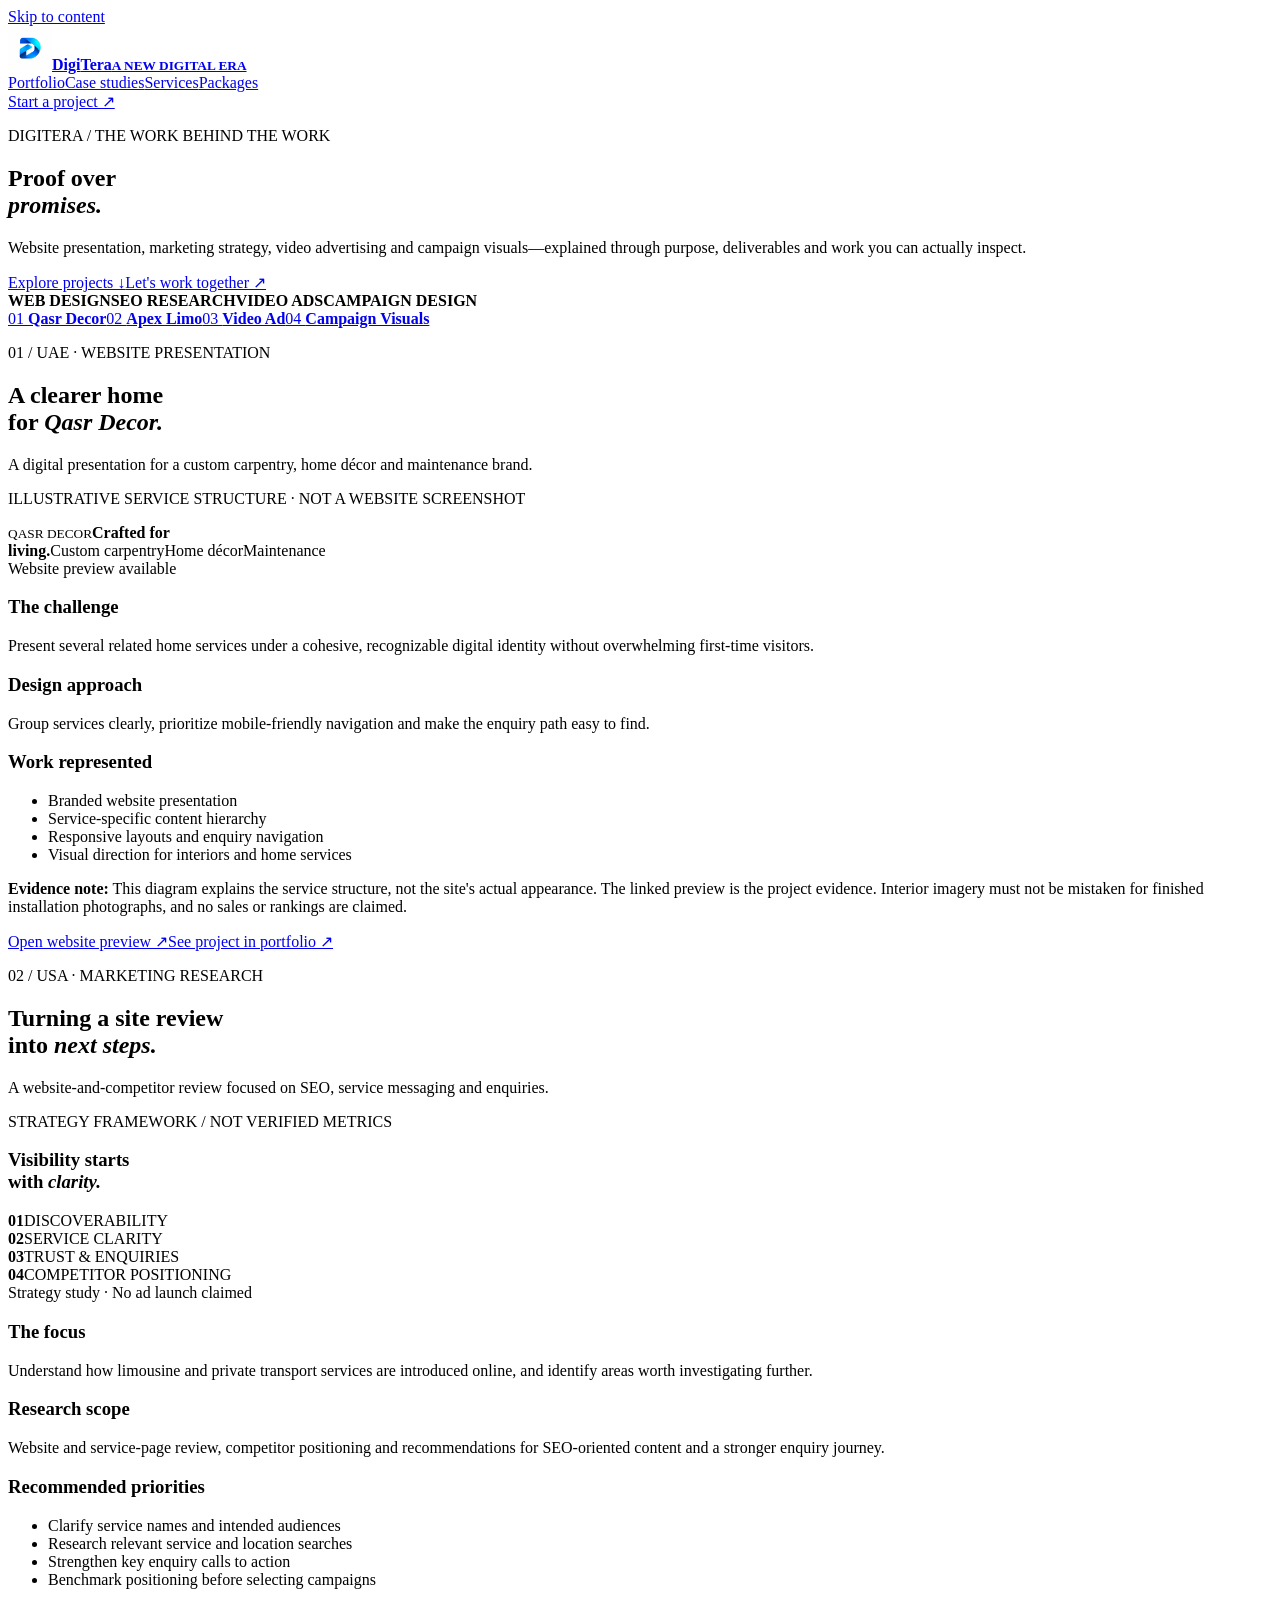
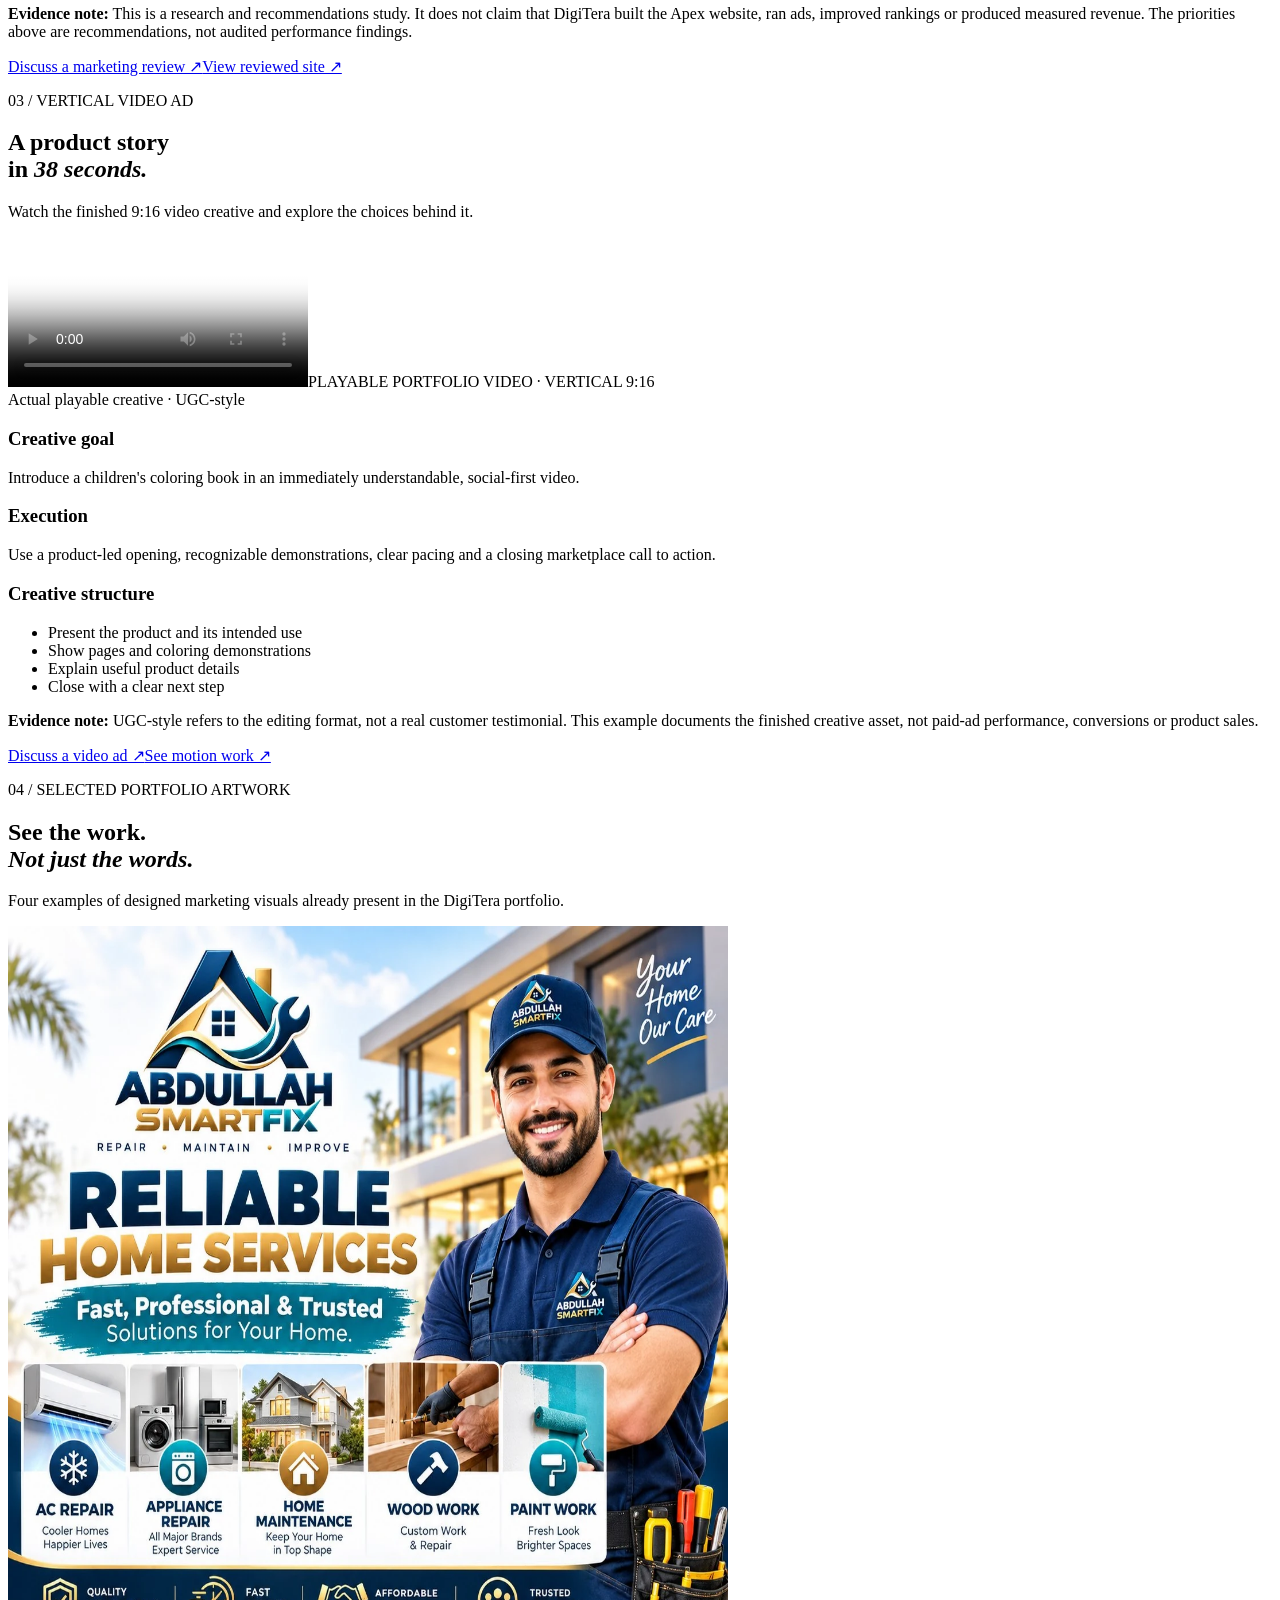
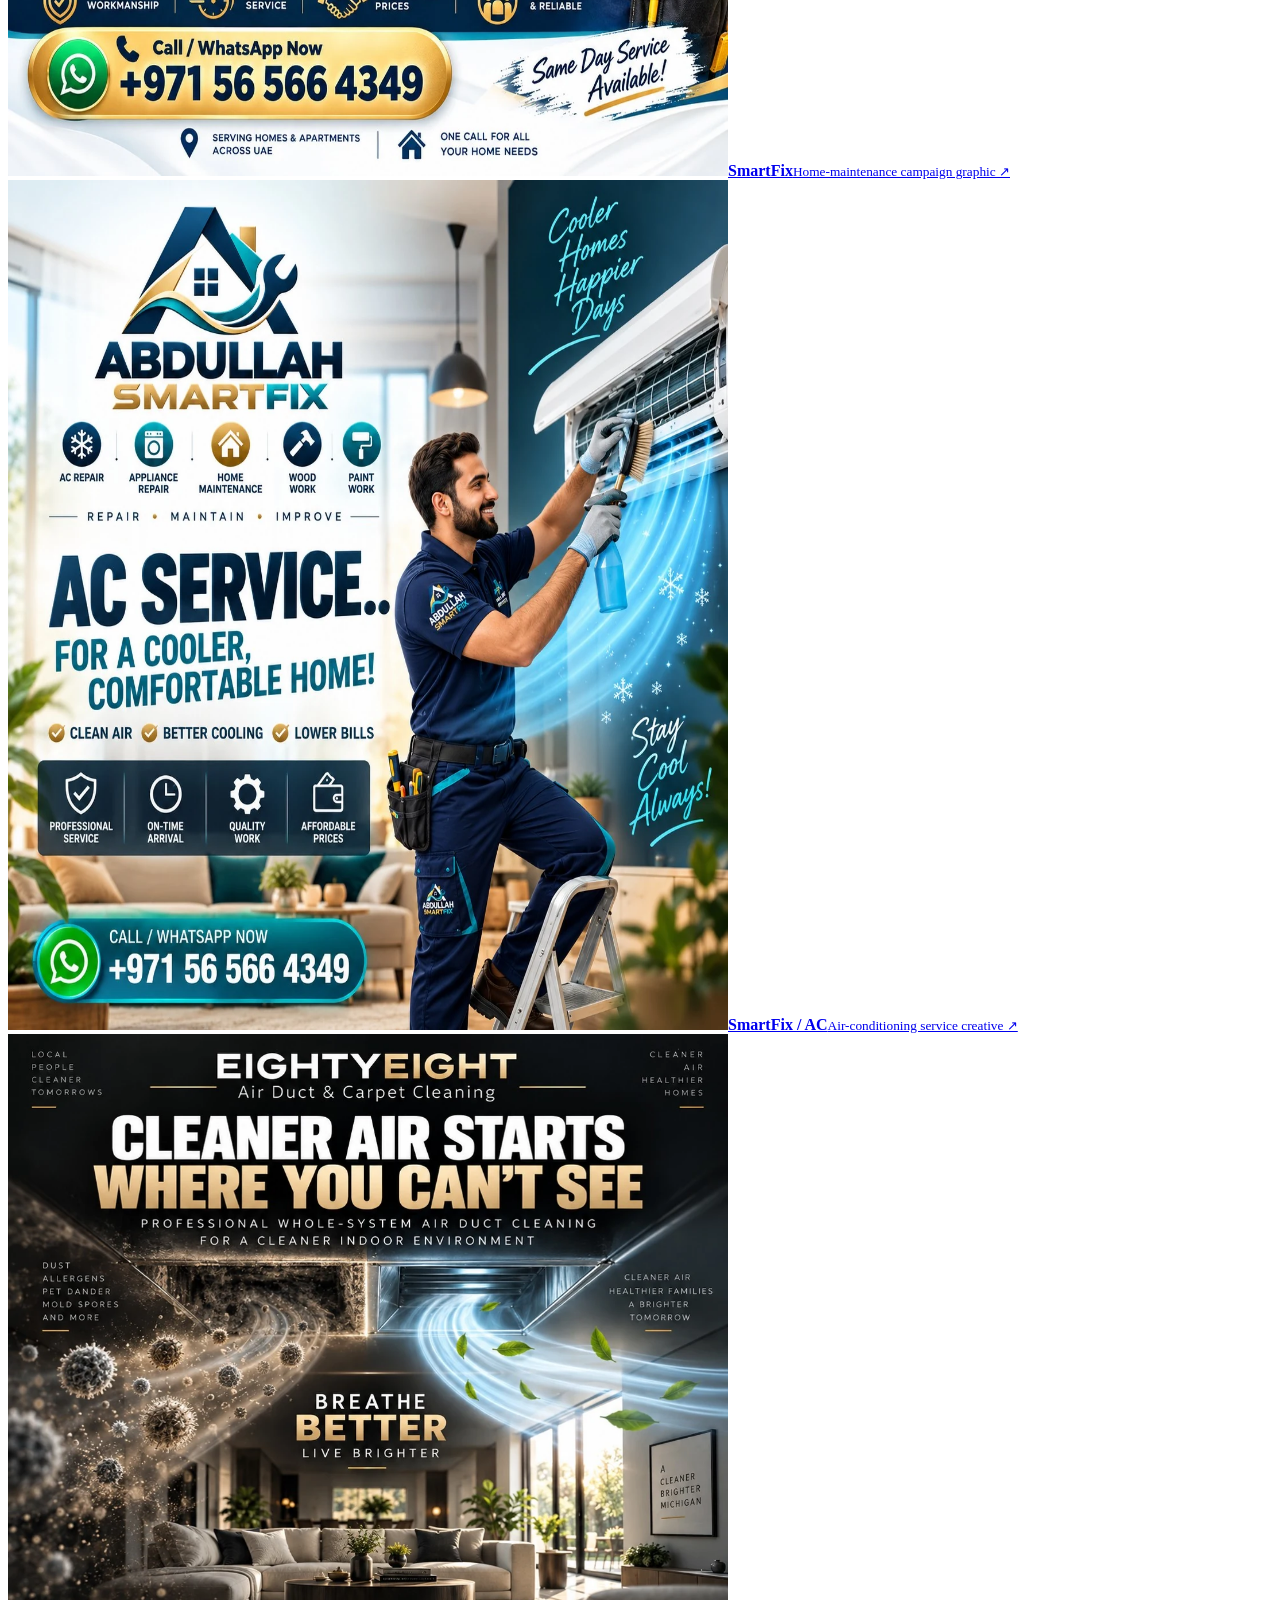
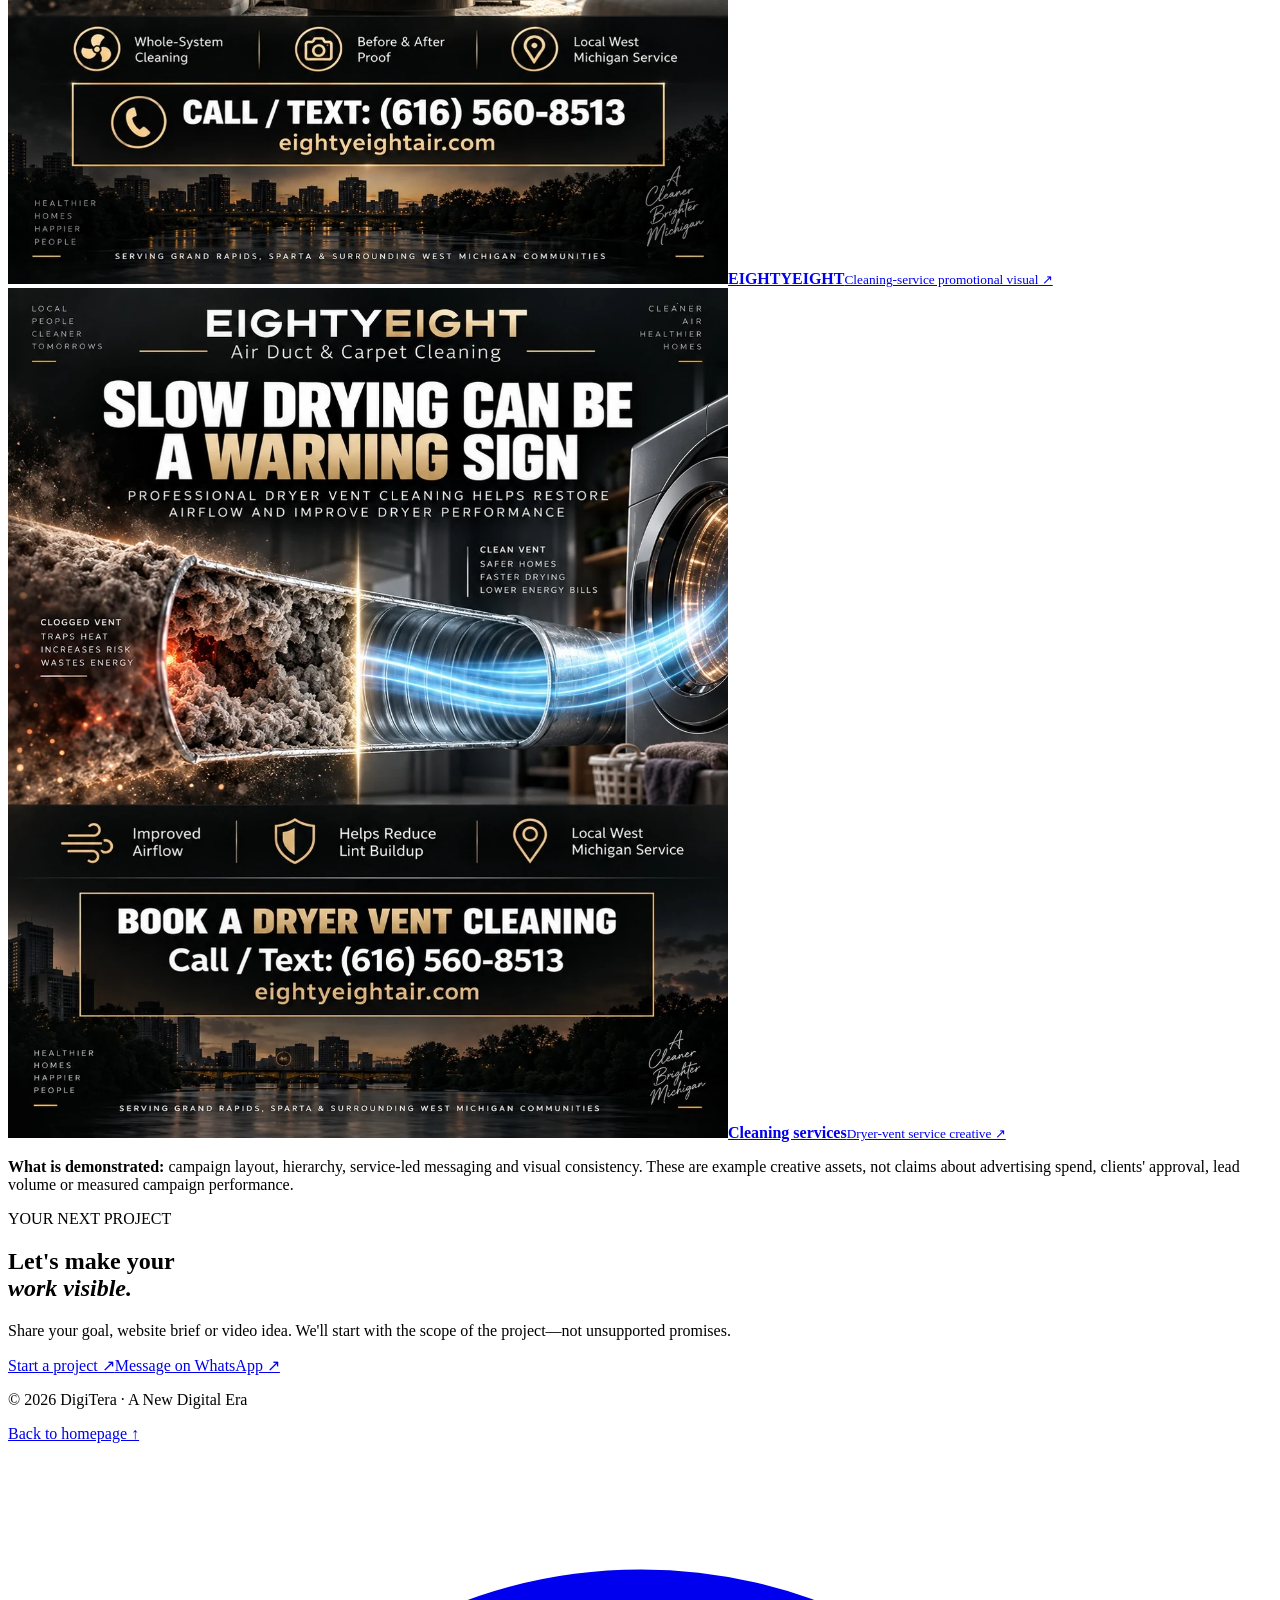
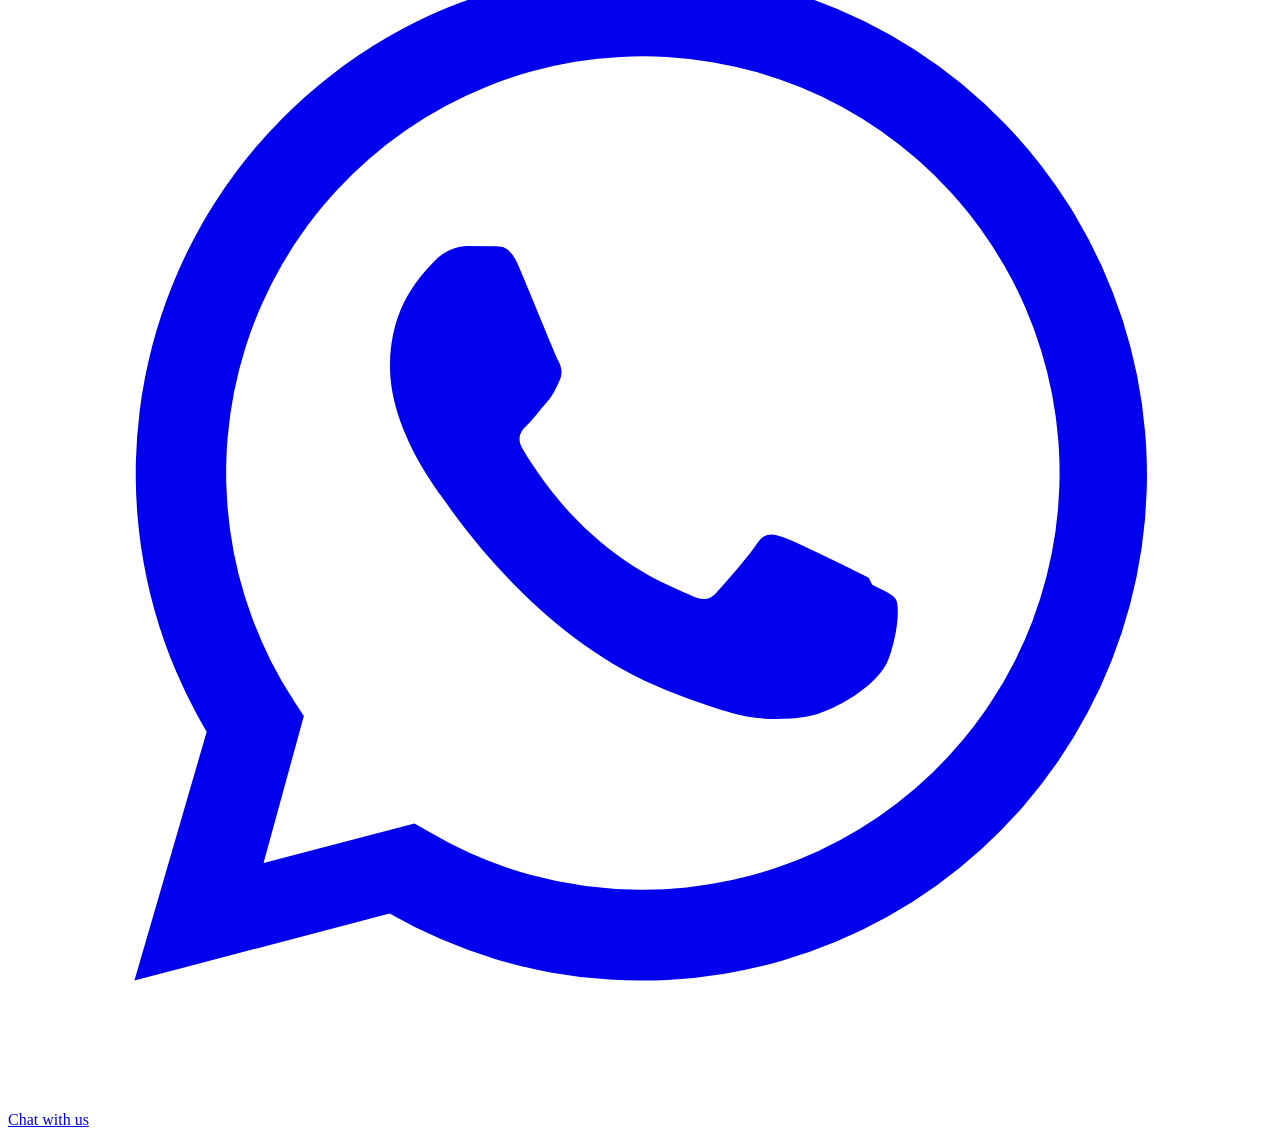
==== case-studies.html @ ecdc8f36 "Add detailed evidence-led project stories and inspectable campaign artwork" ====
<!doctype html><html lang="en"><head><meta charset="utf-8"><meta name="viewport" content="width=device-width, initial-scale=1"><meta name="theme-color" content="#071b37"><meta name="description" content="DigiTera case studies: website presentation, SEO research, a playable video advertisement and real campaign visuals, with clear project scope and no invented performance claims."><title>Case Studies & Project Stories | DigiTera</title><link rel="icon" href="assets/digitera-logo.webp" type="image/webp"><link rel="preconnect" href="https://fonts.googleapis.com"><link rel="preconnect" href="https://fonts.gstatic.com" crossorigin><link href="https://fonts.googleapis.com/css2?family=DM+Sans:wght@400;500;600;700;800&family=Manrope:wght@500;600;700;800&display=swap" rel="stylesheet"><link rel="stylesheet" href="case-studies.css"></head><body>
<a class="skip" href="#main">Skip to content</a>
<header class="topbar container"><a class="brand" href="index.html#home" aria-label="DigiTera home"><img src="assets/digitera-logo.webp" alt="" width="44" height="44"><strong>Digi<span>Tera</span><small>A NEW DIGITAL ERA</small></strong></a><nav aria-label="Site navigation"><a href="index.html#work">Portfolio</a><a aria-current="page" href="#main">Case studies</a><a href="index.html#services">Services</a><a href="index.html#packages">Packages</a></nav><a href="index.html#contact" class="top-cta">Start a project ↗</a></header>
<main id="main"><section class="hero container"><div><p class="eyebrow">DIGITERA / THE WORK BEHIND THE WORK</p><h1>Proof over<br><em>promises.</em></h1><p>Website presentation, marketing strategy, video advertising and campaign visuals—explained through purpose, deliverables and work you can actually inspect.</p><div class="case-links"><a href="#qasr" class="btn">Explore projects ↓</a><a href="index.html#contact" class="inline-link">Let's work together ↗</a></div></div><div class="hero-art" aria-label="Web presentation, SEO research, video advertising and campaign visuals"><b>WEB DESIGN</b><b>SEO RESEARCH</b><b>VIDEO ADS</b><b>CAMPAIGN DESIGN</b></div></section>
<nav class="jump-links container" aria-label="Case study shortcuts"><a href="#qasr">01 <strong>Qasr Decor</strong></a><a href="#apex">02 <strong>Apex Limo</strong></a><a href="#ugc">03 <strong>Video Ad</strong></a><a href="#campaigns">04 <strong>Campaign Visuals</strong></a></nav>
<section class="case container" id="qasr" aria-labelledby="qasr-title"><div class="case-head"><p class="eyebrow">01 / UAE · WEBSITE PRESENTATION</p><h2><span id="qasr-title">A clearer home</span><br>for <em>Qasr Decor.</em></h2><p>A digital presentation for a custom carpentry, home décor and maintenance brand.</p></div>
<div class="case-layout"><div class="concept-visual"><p class="visual-caption">ILLUSTRATIVE SERVICE STRUCTURE · NOT A WEBSITE SCREENSHOT</p><div class="fake-browser"><div class="browser-dots"><i></i><i></i><i></i></div><small>QASR DECOR</small><strong>Crafted for<br>living.</strong><span>Custom carpentry</span><span>Home décor</span><span>Maintenance</span></div></div>
<div class="case-copy"><span class="badge">Website preview available</span><h3>The challenge</h3><p>Present several related home services under a cohesive, recognizable digital identity without overwhelming first-time visitors.</p><h3>Design approach</h3><p>Group services clearly, prioritize mobile-friendly navigation and make the enquiry path easy to find.</p><h3>Work represented</h3><ul class="work-list"><li>Branded website presentation</li><li>Service-specific content hierarchy</li><li>Responsive layouts and enquiry navigation</li><li>Visual direction for interiors and home services</li></ul><p class="evidence"><strong>Evidence note:</strong> This diagram explains the service structure, not the site's actual appearance. The linked preview is the project evidence. Interior imagery must not be mistaken for finished installation photographs, and no sales or rankings are claimed.</p><div class="case-links"><a class="btn" href="https://qasr-carpentry-studio.intsamsahil4.chatgpt.site" target="_blank" rel="noopener noreferrer">Open website preview ↗</a><a class="inline-link" href="index.html#work">See project in portfolio ↗</a></div></div></div></section><section class="case case-alt" id="apex" aria-labelledby="apex-title"><div class="container"><div class="case-head"><p class="eyebrow">02 / USA · MARKETING RESEARCH</p><h2><span id='apex-title'>Turning a site review</span><br>into <em>next steps.</em></h2><p>A website-and-competitor review focused on SEO, service messaging and enquiries.</p></div>
<div class="case-layout reversed"><div class="audit-visual"><p class="visual-caption">STRATEGY FRAMEWORK / NOT VERIFIED METRICS</p><h3>Visibility starts<br>with <em>clarity.</em></h3><div class="audit-step"><b>01</b><span>DISCOVERABILITY</span></div><div class="audit-step"><b>02</b><span>SERVICE CLARITY</span></div><div class="audit-step"><b>03</b><span>TRUST & ENQUIRIES</span></div><div class="audit-step"><b>04</b><span>COMPETITOR POSITIONING</span></div></div>
<div class="case-copy"><span class="badge">Strategy study · No ad launch claimed</span><h3>The focus</h3><p>Understand how limousine and private transport services are introduced online, and identify areas worth investigating further.</p><h3>Research scope</h3><p>Website and service-page review, competitor positioning and recommendations for SEO-oriented content and a stronger enquiry journey.</p><h3>Recommended priorities</h3><ul class="work-list"><li>Clarify service names and intended audiences</li><li>Research relevant service and location searches</li><li>Strengthen key enquiry calls to action</li><li>Benchmark positioning before selecting campaigns</li></ul><p class="evidence"><strong>Evidence note:</strong> This is a research and recommendations study. It does not claim that DigiTera built the Apex website, ran ads, improved rankings or produced measured revenue. The priorities above are recommendations, not audited performance findings.</p><div class="case-links"><a class="btn" href="index.html#contact">Discuss a marketing review ↗</a><a class="inline-link" href="https://www.apexlimosf.com" target="_blank" rel="noopener noreferrer">View reviewed site ↗</a></div></div></div></div></section><section class="case container" id="ugc" aria-labelledby="ugc-title"><div class="case-head"><p class="eyebrow">03 / VERTICAL VIDEO AD</p><h2><span id='ugc-title'>A product story</span><br>in <em>38 seconds.</em></h2><p>Watch the finished 9:16 video creative and explore the choices behind it.</p></div>
<div class="case-layout"><div class="video-sample"><video controls playsinline preload="metadata" poster="https://d2ol7oe51mr4n9.cloudfront.net/user_3KGAZytFFncrg3eegwBqBr5PhzN/00d77171-e584-4837-a918-0cec927ec1ee.jpg" aria-label="Coloring book video advertisement, 38 seconds"><source src="https://d2ol7oe51mr4n9.cloudfront.net/user_3KGAZytFFncrg3eegwBqBr5PhzN/25b60dbd-ea0d-4d81-b77c-1ab211e654f2.mp4" type="video/mp4">Your browser cannot play this video.</video><span>PLAYABLE PORTFOLIO VIDEO · VERTICAL 9:16</span></div>
<div class="case-copy"><span class="badge">Actual playable creative · UGC-style</span><h3>Creative goal</h3><p>Introduce a children's coloring book in an immediately understandable, social-first video.</p><h3>Execution</h3><p>Use a product-led opening, recognizable demonstrations, clear pacing and a closing marketplace call to action.</p><h3>Creative structure</h3><ul class="work-list"><li>Present the product and its intended use</li><li>Show pages and coloring demonstrations</li><li>Explain useful product details</li><li>Close with a clear next step</li></ul><p class="evidence"><strong>Evidence note:</strong> UGC-style refers to the editing format, not a real customer testimonial. This example documents the finished creative asset, not paid-ad performance, conversions or product sales.</p><div class="case-links"><a class="btn" href="index.html#contact">Discuss a video ad ↗</a><a class="inline-link" href="index.html#motion">See motion work ↗</a></div></div></div></section><section class="case case-alt" id="campaigns" aria-labelledby="campaigns-title"><div class="container"><div class="case-head"><p class="eyebrow">04 / SELECTED PORTFOLIO ARTWORK</p><h2><span id='campaigns-title'>See the work.</span><br><em>Not just the words.</em></h2><p>Four examples of designed marketing visuals already present in the DigiTera portfolio.</p></div>
<div class="asset-gallery"><a class="asset-tile" href="assets/smartfix.webp" target="_blank" rel="noopener noreferrer" aria-label="Open SmartFix artwork full size"><img src="assets/smartfix.webp" loading="lazy" alt="SmartFix promotional creative" width="720" height="850"><span><strong>SmartFix</strong><small>Home-maintenance campaign graphic ↗</small></span></a><a class="asset-tile" href="assets/smart-ac.webp" target="_blank" rel="noopener noreferrer" aria-label="Open SmartFix / AC artwork full size"><img src="assets/smart-ac.webp" loading="lazy" alt="SmartFix AC maintenance promotional artwork" width="720" height="850"><span><strong>SmartFix / AC</strong><small>Air-conditioning service creative ↗</small></span></a><a class="asset-tile" href="assets/clean-air.webp" target="_blank" rel="noopener noreferrer" aria-label="Open EIGHTYEIGHT artwork full size"><img src="assets/clean-air.webp" loading="lazy" alt="Air-duct cleaning promo artwork" width="720" height="850"><span><strong>EIGHTYEIGHT</strong><small>Cleaning-service promotional visual ↗</small></span></a><a class="asset-tile" href="assets/clean-dryer.webp" target="_blank" rel="noopener noreferrer" aria-label="Open Cleaning services artwork full size"><img src="assets/clean-dryer.webp" loading="lazy" alt="Dryer-vent cleaning advertising design" width="720" height="850"><span><strong>Cleaning services</strong><small>Dryer-vent service creative ↗</small></span></a></div>
<p class="campaign-note"><strong>What is demonstrated:</strong> campaign layout, hierarchy, service-led messaging and visual consistency. These are example creative assets, not claims about advertising spend, clients' approval, lead volume or measured campaign performance.</p></div></section>
<section class="end-cta container" aria-labelledby="last-title"><p class="eyebrow">YOUR NEXT PROJECT</p><h2 id="last-title">Let's make your<br><em>work visible.</em></h2><p>Share your goal, website brief or video idea. We'll start with the scope of the project—not unsupported promises.</p><div class="case-links"><a class="btn" href="index.html#contact">Start a project ↗</a><a class="inline-link" href="https://wa.me/923191520187?text=Hi%20DigiTera%21%20I%27d%20like%20to%20discuss%20a%20project." target="_blank" rel="noopener noreferrer">Message on WhatsApp ↗</a></div></section></main>
<footer class="footer container"><p>© <span id="year">2026</span> DigiTera · A New Digital Era</p><a href="index.html">Back to homepage ↑</a></footer>
<a class="wa-float" href="https://wa.me/923191520187?text=Hi%20DigiTera%21%20I%27d%20like%20to%20discuss%20a%20project." target="_blank" rel="noopener noreferrer" aria-label="Chat with us on WhatsApp"><svg viewBox="0 0 32 32" fill="currentColor" aria-hidden="true" focusable="false"><path d="M16.02 3.2A12.77 12.77 0 0 0 5.03 22.5L3.2 28.8l6.46-1.7A12.8 12.8 0 1 0 16.02 3.2Zm0 23.3a10.5 10.5 0 0 1-5.35-1.46l-.38-.22-3.82 1 1.02-3.72-.25-.38a10.55 10.55 0 1 1 8.78 4.78Zm5.77-7.9c-.31-.16-1.84-.91-2.13-1.01-.29-.11-.5-.16-.71.16-.21.32-.82 1.01-1 1.21-.19.21-.37.24-.68.08-.31-.16-1.32-.48-2.51-1.56-.92-.82-1.55-1.83-1.73-2.14-.18-.31-.02-.48.14-.63.14-.14.31-.37.47-.55.16-.18.21-.31.31-.52.11-.21.06-.4-.03-.56-.08-.16-.71-1.71-.98-2.34-.25-.61-.5-.52-.71-.53l-.6-.01c-.21 0-.56.08-.85.4-.29.32-1.11 1.09-1.11 2.65s1.14 3.06 1.29 3.27c.16.21 2.24 3.43 5.43 4.81.76.33 1.35.52 1.81.66.76.24 1.45.21 2 .13.61-.09 1.84-.75 2.1-1.48.26-.73.26-1.36.18-1.49-.08-.13-.29-.21-.6-.37Z"/></svg><span>Chat with us</span></a>
<script>document.getElementById('year').textContent=new Date().getFullYear();</script></body></html>
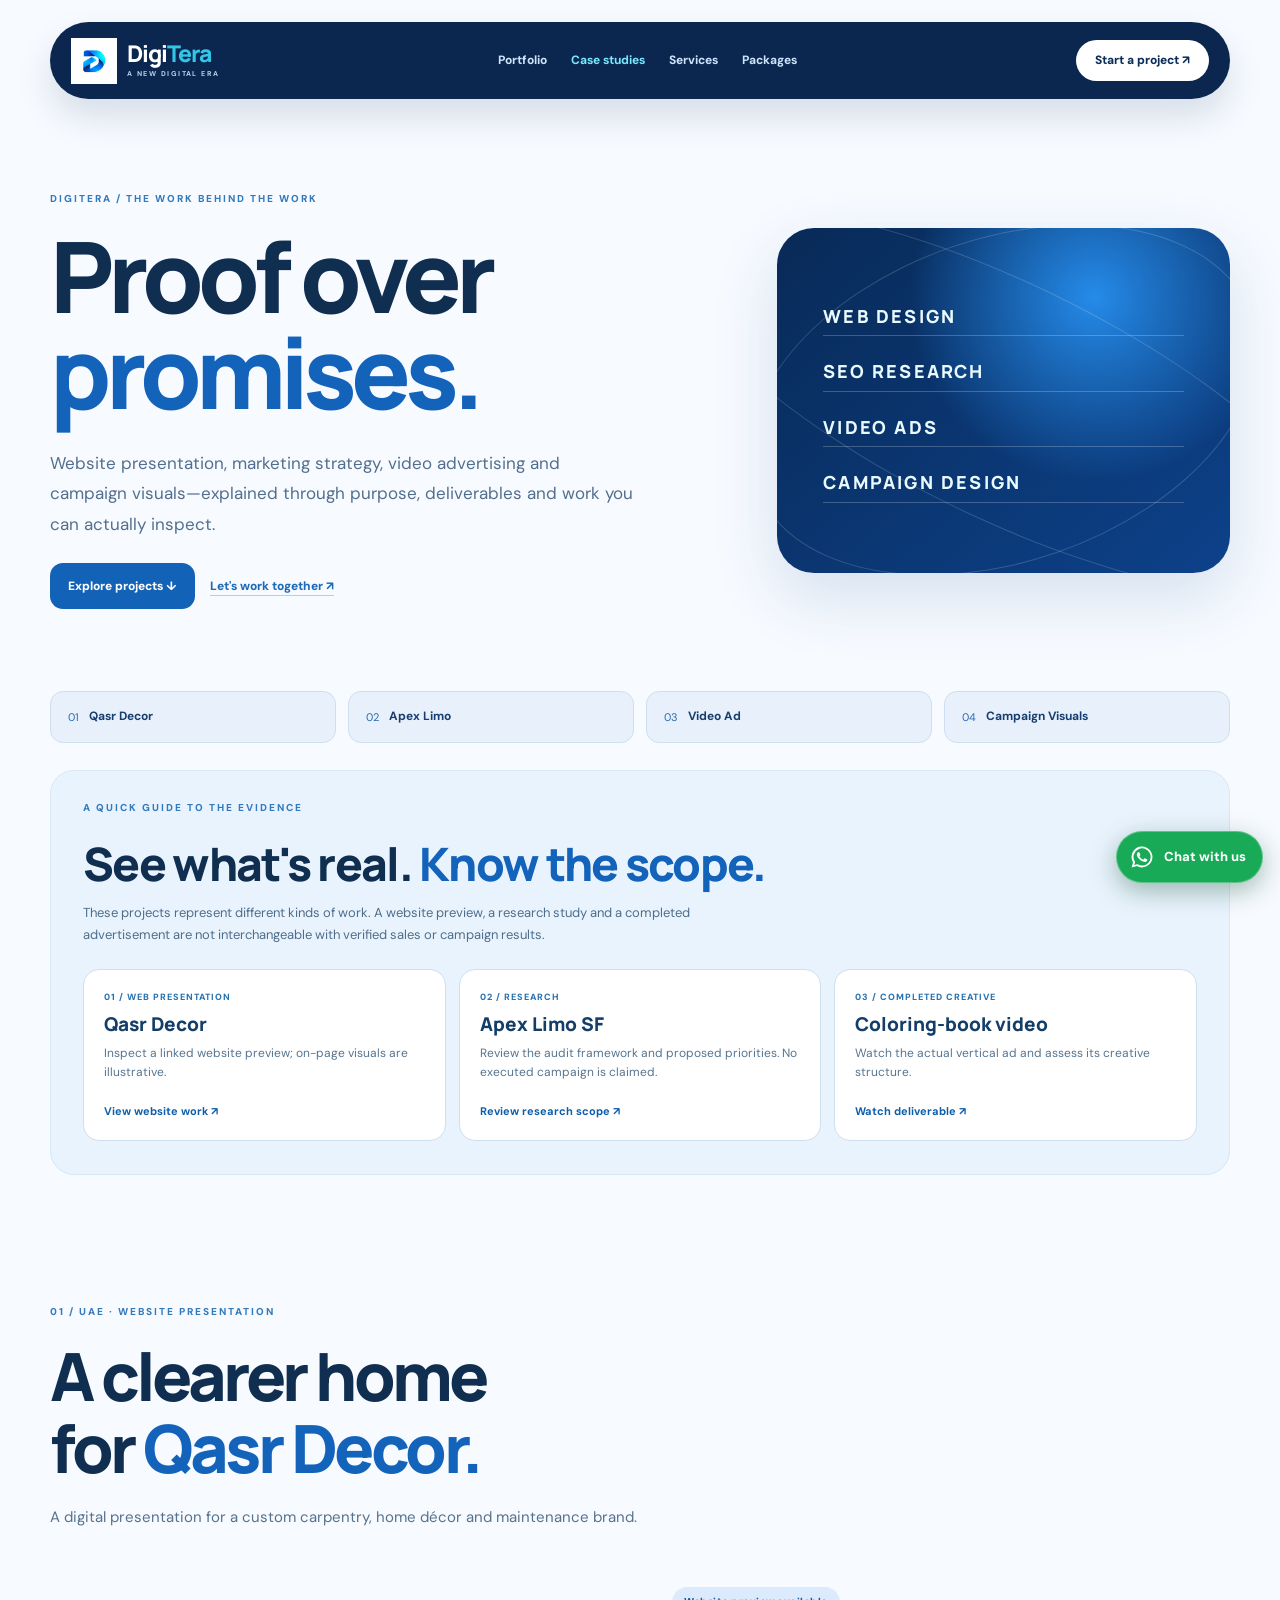
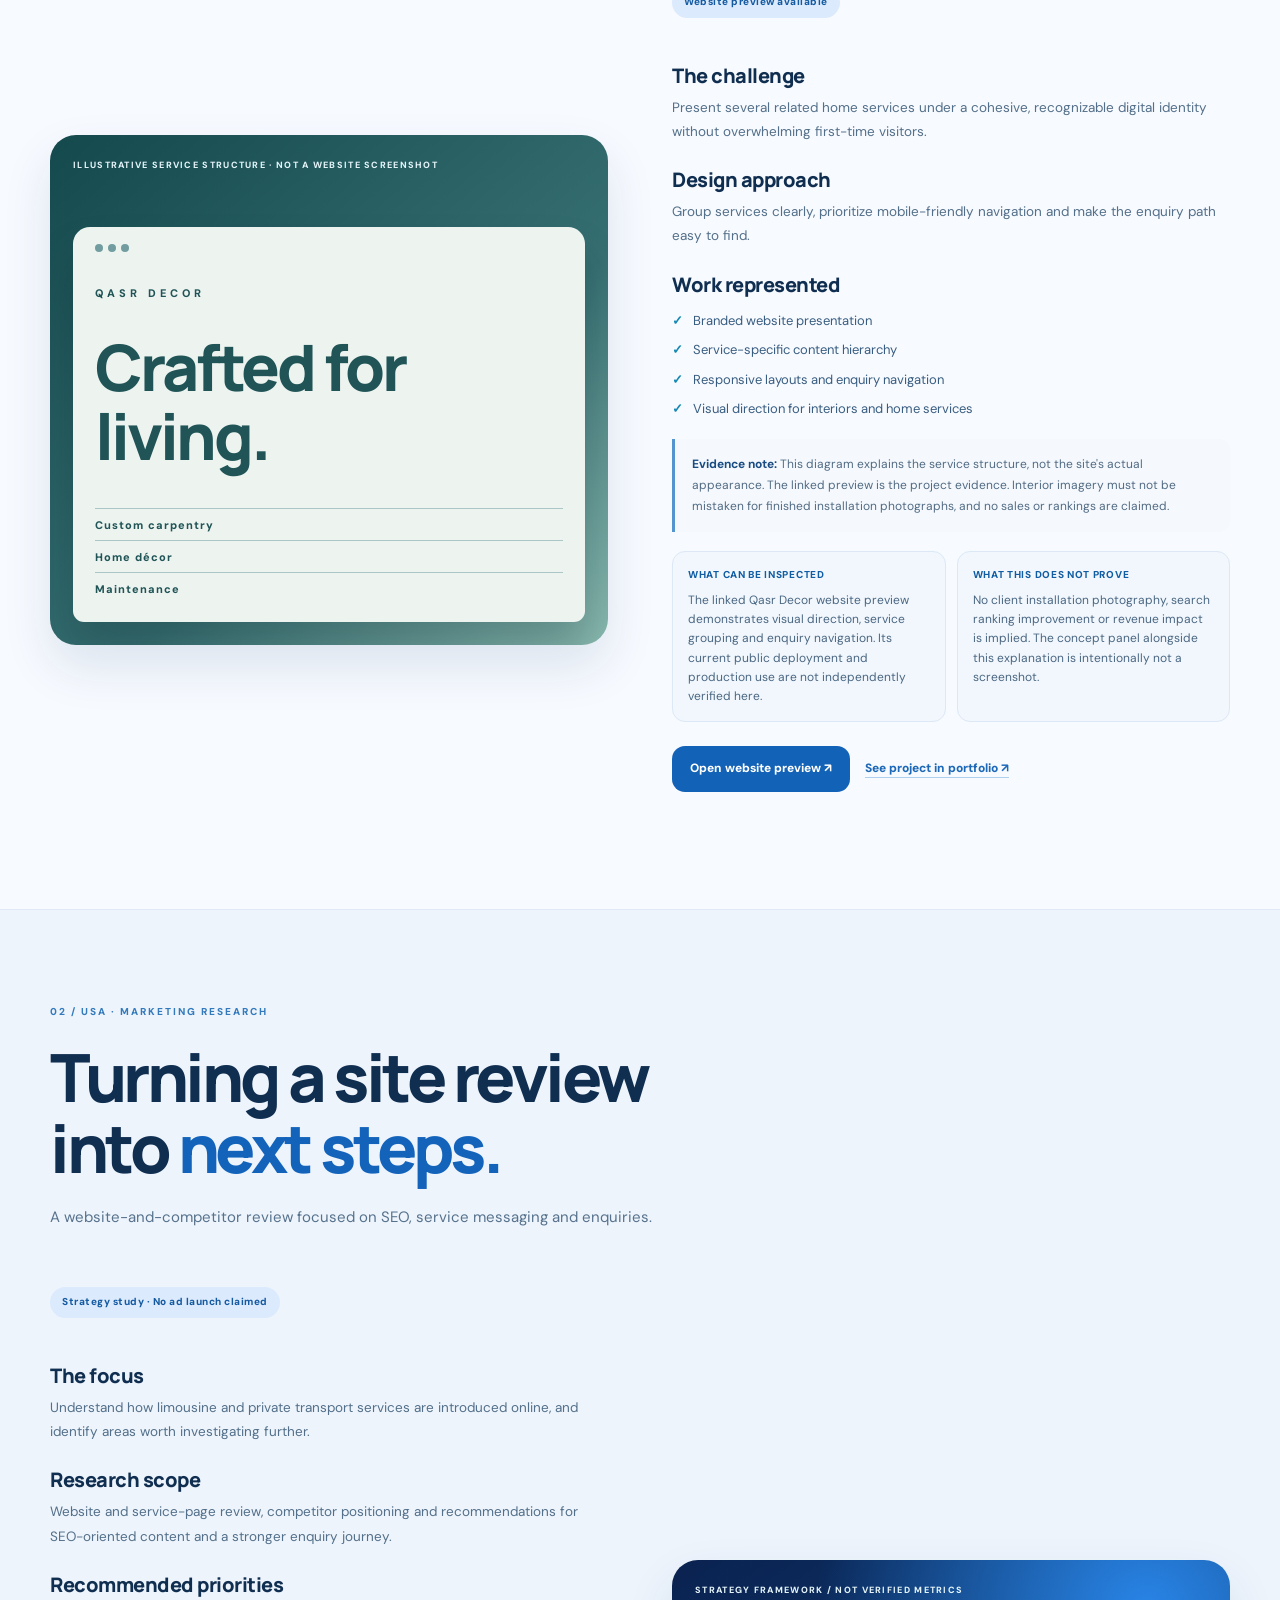
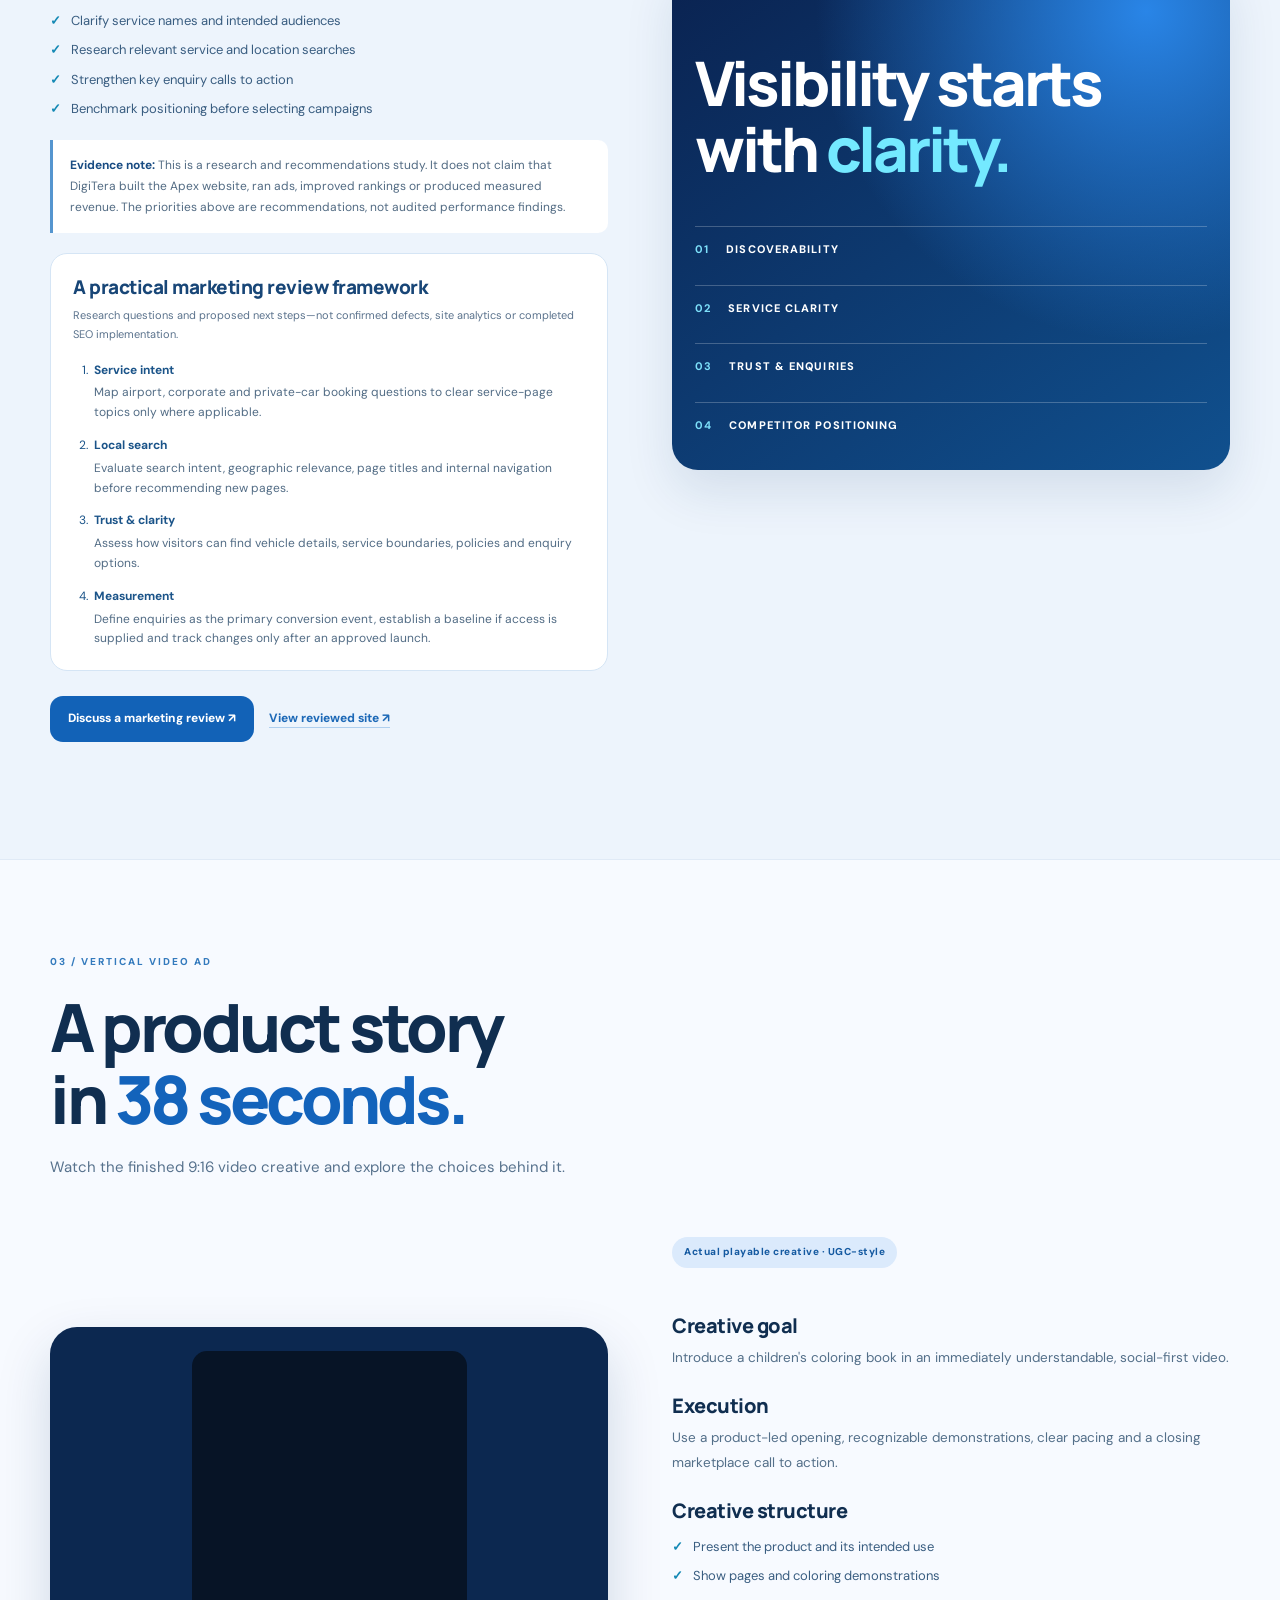
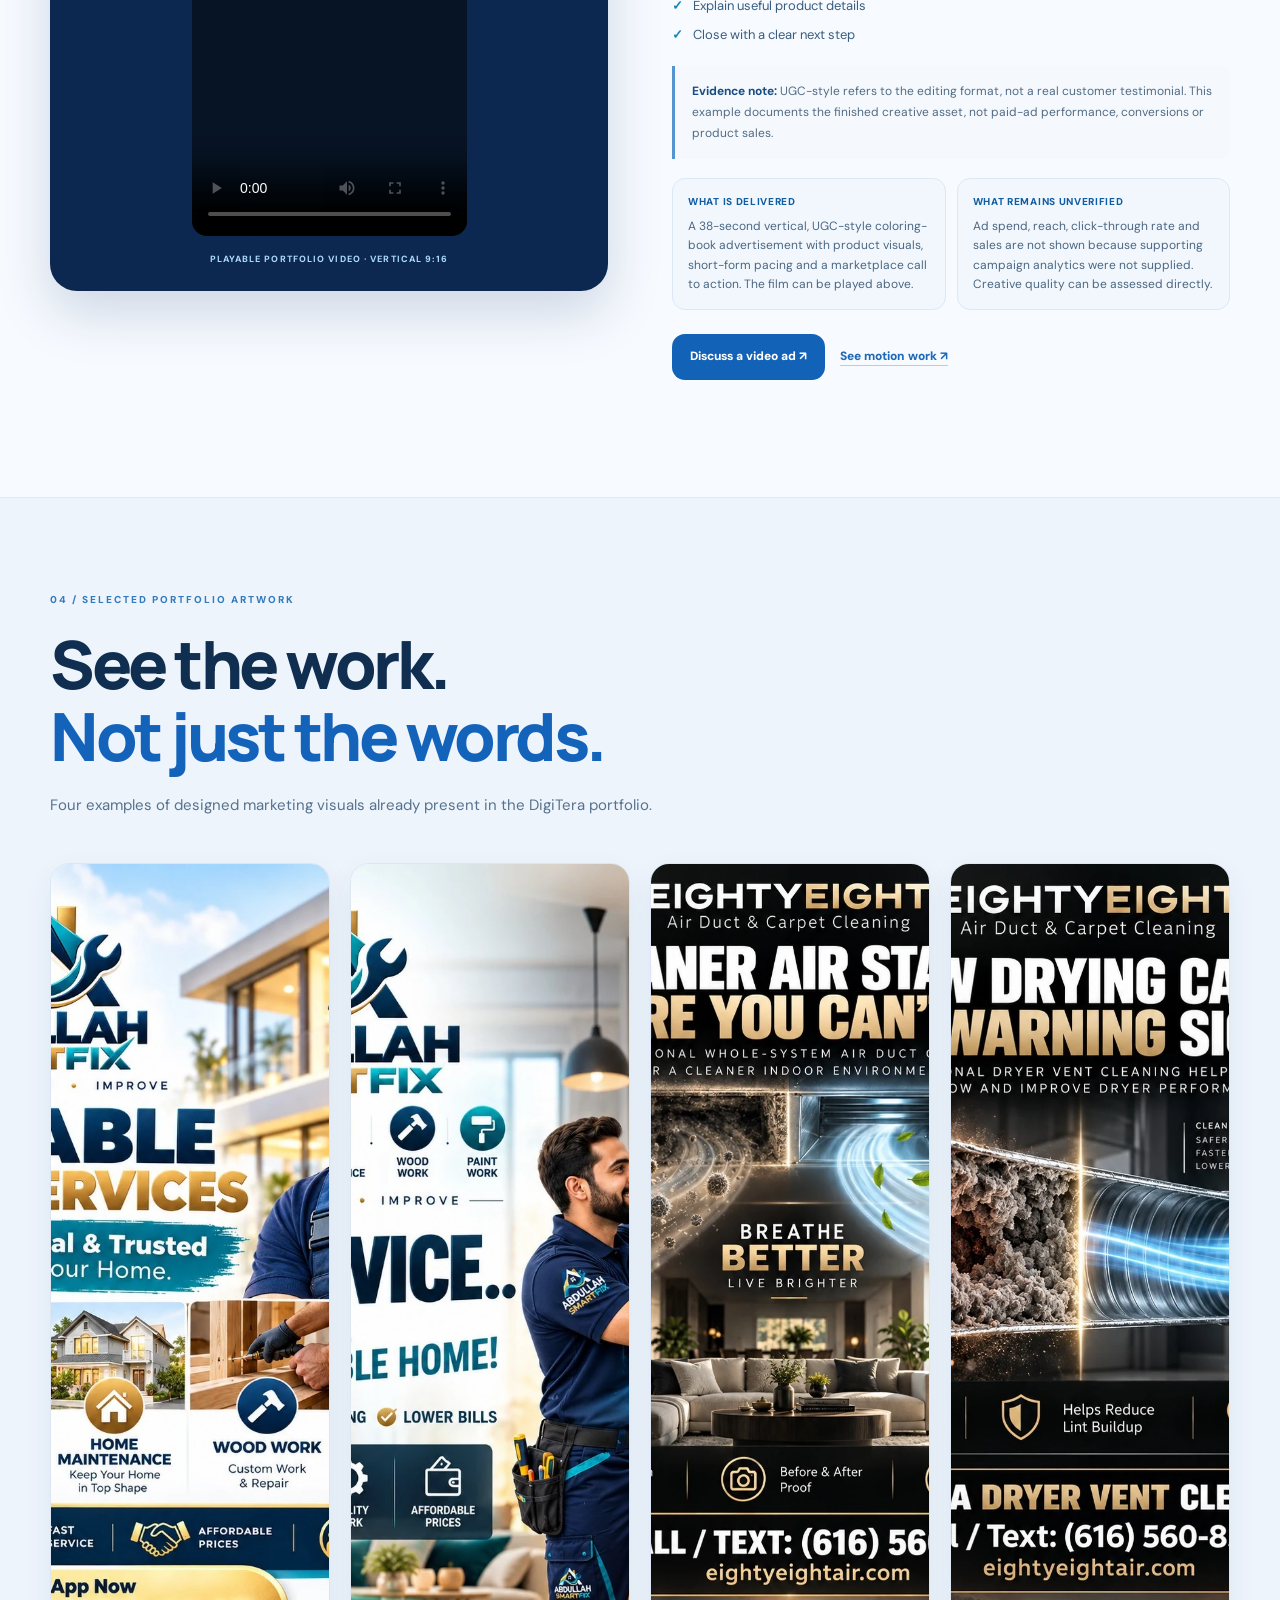
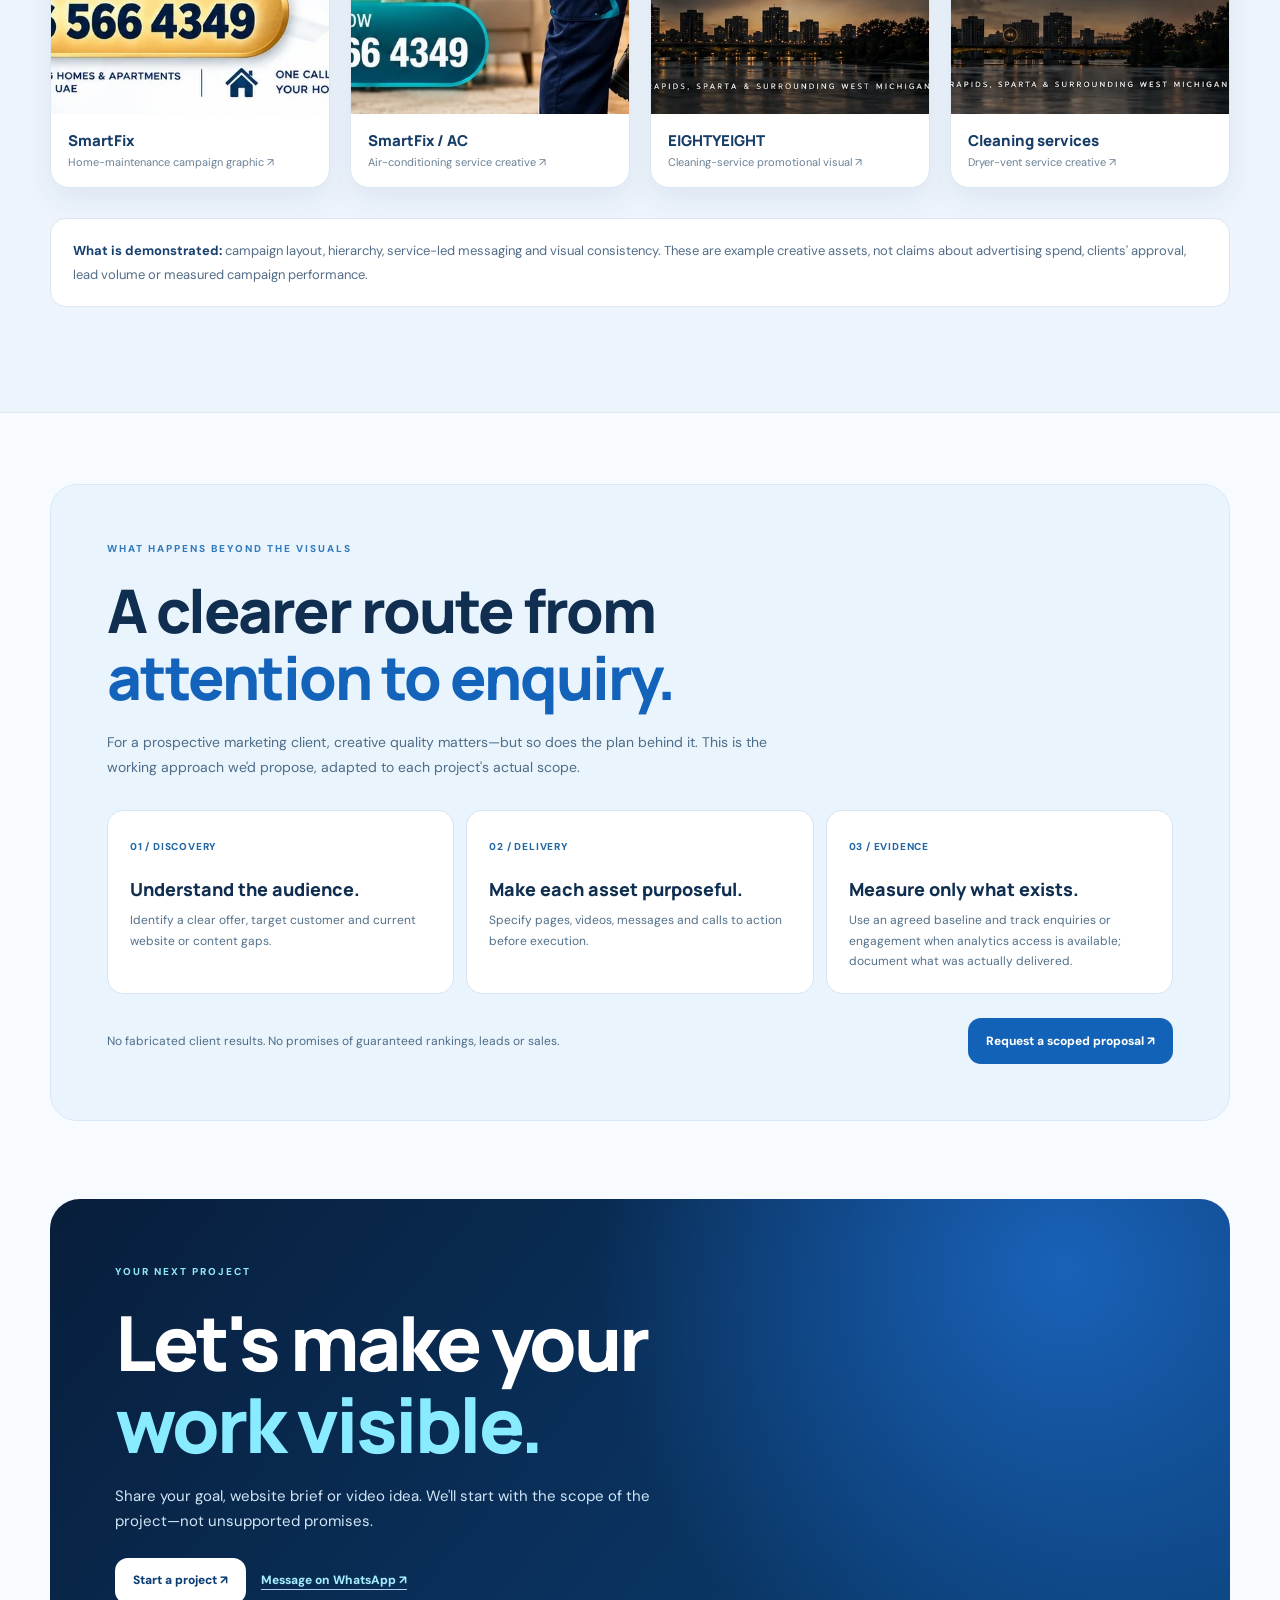
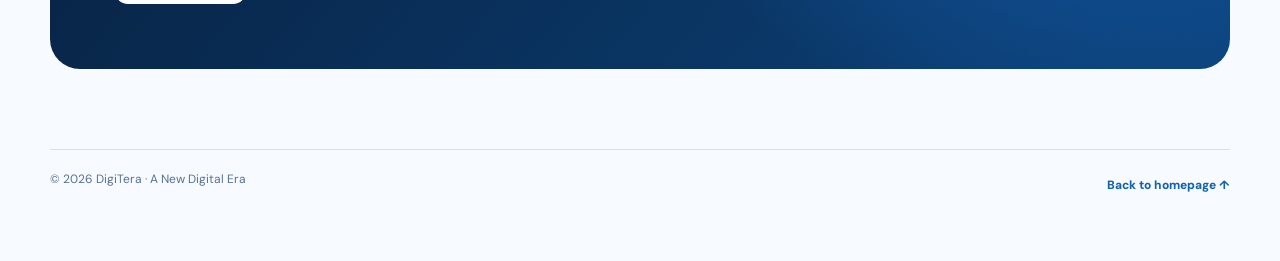
==== commit da4cc0ad: "Strengthen marketing proof, evidence boundaries and conversion journey with source QA" ====
--- a/case-studies.html
+++ b/case-studies.html
@@ -3,15 +3,17 @@
 <header class="topbar container"><a class="brand" href="index.html#home" aria-label="DigiTera home"><img src="assets/digitera-logo.webp" alt="" width="44" height="44"><strong>Digi<span>Tera</span><small>A NEW DIGITAL ERA</small></strong></a><nav aria-label="Site navigation"><a href="index.html#work">Portfolio</a><a aria-current="page" href="#main">Case studies</a><a href="index.html#services">Services</a><a href="index.html#packages">Packages</a></nav><a href="index.html#contact" class="top-cta">Start a project ↗</a></header>
 <main id="main"><section class="hero container"><div><p class="eyebrow">DIGITERA / THE WORK BEHIND THE WORK</p><h1>Proof over<br><em>promises.</em></h1><p>Website presentation, marketing strategy, video advertising and campaign visuals—explained through purpose, deliverables and work you can actually inspect.</p><div class="case-links"><a href="#qasr" class="btn">Explore projects ↓</a><a href="index.html#contact" class="inline-link">Let's work together ↗</a></div></div><div class="hero-art" aria-label="Web presentation, SEO research, video advertising and campaign visuals"><b>WEB DESIGN</b><b>SEO RESEARCH</b><b>VIDEO ADS</b><b>CAMPAIGN DESIGN</b></div></section>
 <nav class="jump-links container" aria-label="Case study shortcuts"><a href="#qasr">01 <strong>Qasr Decor</strong></a><a href="#apex">02 <strong>Apex Limo</strong></a><a href="#ugc">03 <strong>Video Ad</strong></a><a href="#campaigns">04 <strong>Campaign Visuals</strong></a></nav>
+<section class="evidence-index container" aria-labelledby="evidence-title"><div class="evidence-intro"><p class="eyebrow">A QUICK GUIDE TO THE EVIDENCE</p><h2 id="evidence-title">See what's real. <em>Know the scope.</em></h2><p>These projects represent different kinds of work. A website preview, a research study and a completed advertisement are not interchangeable with verified sales or campaign results.</p></div><div class="evidence-grid"><a href="#qasr"><span>01 / WEB PRESENTATION</span><strong>Qasr Decor</strong><small>Inspect a linked website preview; on-page visuals are illustrative.</small><b>View website work ↗</b></a><a href="#apex"><span>02 / RESEARCH</span><strong>Apex Limo SF</strong><small>Review the audit framework and proposed priorities. No executed campaign is claimed.</small><b>Review research scope ↗</b></a><a href="#ugc"><span>03 / COMPLETED CREATIVE</span><strong>Coloring-book video</strong><small>Watch the actual vertical ad and assess its creative structure.</small><b>Watch deliverable ↗</b></a></div></section>
 <section class="case container" id="qasr" aria-labelledby="qasr-title"><div class="case-head"><p class="eyebrow">01 / UAE · WEBSITE PRESENTATION</p><h2><span id="qasr-title">A clearer home</span><br>for <em>Qasr Decor.</em></h2><p>A digital presentation for a custom carpentry, home décor and maintenance brand.</p></div>
 <div class="case-layout"><div class="concept-visual"><p class="visual-caption">ILLUSTRATIVE SERVICE STRUCTURE · NOT A WEBSITE SCREENSHOT</p><div class="fake-browser"><div class="browser-dots"><i></i><i></i><i></i></div><small>QASR DECOR</small><strong>Crafted for<br>living.</strong><span>Custom carpentry</span><span>Home décor</span><span>Maintenance</span></div></div>
-<div class="case-copy"><span class="badge">Website preview available</span><h3>The challenge</h3><p>Present several related home services under a cohesive, recognizable digital identity without overwhelming first-time visitors.</p><h3>Design approach</h3><p>Group services clearly, prioritize mobile-friendly navigation and make the enquiry path easy to find.</p><h3>Work represented</h3><ul class="work-list"><li>Branded website presentation</li><li>Service-specific content hierarchy</li><li>Responsive layouts and enquiry navigation</li><li>Visual direction for interiors and home services</li></ul><p class="evidence"><strong>Evidence note:</strong> This diagram explains the service structure, not the site's actual appearance. The linked preview is the project evidence. Interior imagery must not be mistaken for finished installation photographs, and no sales or rankings are claimed.</p><div class="case-links"><a class="btn" href="https://qasr-carpentry-studio.intsamsahil4.chatgpt.site" target="_blank" rel="noopener noreferrer">Open website preview ↗</a><a class="inline-link" href="index.html#work">See project in portfolio ↗</a></div></div></div></section><section class="case case-alt" id="apex" aria-labelledby="apex-title"><div class="container"><div class="case-head"><p class="eyebrow">02 / USA · MARKETING RESEARCH</p><h2><span id='apex-title'>Turning a site review</span><br>into <em>next steps.</em></h2><p>A website-and-competitor review focused on SEO, service messaging and enquiries.</p></div>
+<div class="case-copy"><span class="badge">Website preview available</span><h3>The challenge</h3><p>Present several related home services under a cohesive, recognizable digital identity without overwhelming first-time visitors.</p><h3>Design approach</h3><p>Group services clearly, prioritize mobile-friendly navigation and make the enquiry path easy to find.</p><h3>Work represented</h3><ul class="work-list"><li>Branded website presentation</li><li>Service-specific content hierarchy</li><li>Responsive layouts and enquiry navigation</li><li>Visual direction for interiors and home services</li></ul><p class="evidence"><strong>Evidence note:</strong> This diagram explains the service structure, not the site's actual appearance. The linked preview is the project evidence. Interior imagery must not be mistaken for finished installation photographs, and no sales or rankings are claimed.</p><div class="case-answers"><div><span>What can be inspected</span><p>The linked Qasr Decor website preview demonstrates visual direction, service grouping and enquiry navigation. Its current public deployment and production use are not independently verified here.</p></div><div><span>What this does not prove</span><p>No client installation photography, search ranking improvement or revenue impact is implied. The concept panel alongside this explanation is intentionally not a screenshot.</p></div></div><div class="case-links"><a class="btn" href="https://qasr-carpentry-studio.intsamsahil4.chatgpt.site" target="_blank" rel="noopener noreferrer">Open website preview ↗</a><a class="inline-link" href="index.html#work">See project in portfolio ↗</a></div></div></div></section><section class="case case-alt" id="apex" aria-labelledby="apex-title"><div class="container"><div class="case-head"><p class="eyebrow">02 / USA · MARKETING RESEARCH</p><h2><span id='apex-title'>Turning a site review</span><br>into <em>next steps.</em></h2><p>A website-and-competitor review focused on SEO, service messaging and enquiries.</p></div>
 <div class="case-layout reversed"><div class="audit-visual"><p class="visual-caption">STRATEGY FRAMEWORK / NOT VERIFIED METRICS</p><h3>Visibility starts<br>with <em>clarity.</em></h3><div class="audit-step"><b>01</b><span>DISCOVERABILITY</span></div><div class="audit-step"><b>02</b><span>SERVICE CLARITY</span></div><div class="audit-step"><b>03</b><span>TRUST & ENQUIRIES</span></div><div class="audit-step"><b>04</b><span>COMPETITOR POSITIONING</span></div></div>
-<div class="case-copy"><span class="badge">Strategy study · No ad launch claimed</span><h3>The focus</h3><p>Understand how limousine and private transport services are introduced online, and identify areas worth investigating further.</p><h3>Research scope</h3><p>Website and service-page review, competitor positioning and recommendations for SEO-oriented content and a stronger enquiry journey.</p><h3>Recommended priorities</h3><ul class="work-list"><li>Clarify service names and intended audiences</li><li>Research relevant service and location searches</li><li>Strengthen key enquiry calls to action</li><li>Benchmark positioning before selecting campaigns</li></ul><p class="evidence"><strong>Evidence note:</strong> This is a research and recommendations study. It does not claim that DigiTera built the Apex website, ran ads, improved rankings or produced measured revenue. The priorities above are recommendations, not audited performance findings.</p><div class="case-links"><a class="btn" href="index.html#contact">Discuss a marketing review ↗</a><a class="inline-link" href="https://www.apexlimosf.com" target="_blank" rel="noopener noreferrer">View reviewed site ↗</a></div></div></div></div></section><section class="case container" id="ugc" aria-labelledby="ugc-title"><div class="case-head"><p class="eyebrow">03 / VERTICAL VIDEO AD</p><h2><span id='ugc-title'>A product story</span><br>in <em>38 seconds.</em></h2><p>Watch the finished 9:16 video creative and explore the choices behind it.</p></div>
+<div class="case-copy"><span class="badge">Strategy study · No ad launch claimed</span><h3>The focus</h3><p>Understand how limousine and private transport services are introduced online, and identify areas worth investigating further.</p><h3>Research scope</h3><p>Website and service-page review, competitor positioning and recommendations for SEO-oriented content and a stronger enquiry journey.</p><h3>Recommended priorities</h3><ul class="work-list"><li>Clarify service names and intended audiences</li><li>Research relevant service and location searches</li><li>Strengthen key enquiry calls to action</li><li>Benchmark positioning before selecting campaigns</li></ul><p class="evidence"><strong>Evidence note:</strong> This is a research and recommendations study. It does not claim that DigiTera built the Apex website, ran ads, improved rankings or produced measured revenue. The priorities above are recommendations, not audited performance findings.</p><div class="audit-checklist" aria-labelledby="audit-title"><h3 id="audit-title">A practical marketing review framework</h3><p class="audit-disclaimer">Research questions and proposed next steps—not confirmed defects, site analytics or completed SEO implementation.</p><ol><li><strong>Service intent</strong><span>Map airport, corporate and private-car booking questions to clear service-page topics only where applicable.</span></li><li><strong>Local search</strong><span>Evaluate search intent, geographic relevance, page titles and internal navigation before recommending new pages.</span></li><li><strong>Trust &amp; clarity</strong><span>Assess how visitors can find vehicle details, service boundaries, policies and enquiry options.</span></li><li><strong>Measurement</strong><span>Define enquiries as the primary conversion event, establish a baseline if access is supplied and track changes only after an approved launch.</span></li></ol></div><div class="case-links"><a class="btn" href="index.html#contact">Discuss a marketing review ↗</a><a class="inline-link" href="https://www.apexlimosf.com" target="_blank" rel="noopener noreferrer">View reviewed site ↗</a></div></div></div></div></section><section class="case container" id="ugc" aria-labelledby="ugc-title"><div class="case-head"><p class="eyebrow">03 / VERTICAL VIDEO AD</p><h2><span id='ugc-title'>A product story</span><br>in <em>38 seconds.</em></h2><p>Watch the finished 9:16 video creative and explore the choices behind it.</p></div>
 <div class="case-layout"><div class="video-sample"><video controls playsinline preload="metadata" poster="https://d2ol7oe51mr4n9.cloudfront.net/user_3KGAZytFFncrg3eegwBqBr5PhzN/00d77171-e584-4837-a918-0cec927ec1ee.jpg" aria-label="Coloring book video advertisement, 38 seconds"><source src="https://d2ol7oe51mr4n9.cloudfront.net/user_3KGAZytFFncrg3eegwBqBr5PhzN/25b60dbd-ea0d-4d81-b77c-1ab211e654f2.mp4" type="video/mp4">Your browser cannot play this video.</video><span>PLAYABLE PORTFOLIO VIDEO · VERTICAL 9:16</span></div>
-<div class="case-copy"><span class="badge">Actual playable creative · UGC-style</span><h3>Creative goal</h3><p>Introduce a children's coloring book in an immediately understandable, social-first video.</p><h3>Execution</h3><p>Use a product-led opening, recognizable demonstrations, clear pacing and a closing marketplace call to action.</p><h3>Creative structure</h3><ul class="work-list"><li>Present the product and its intended use</li><li>Show pages and coloring demonstrations</li><li>Explain useful product details</li><li>Close with a clear next step</li></ul><p class="evidence"><strong>Evidence note:</strong> UGC-style refers to the editing format, not a real customer testimonial. This example documents the finished creative asset, not paid-ad performance, conversions or product sales.</p><div class="case-links"><a class="btn" href="index.html#contact">Discuss a video ad ↗</a><a class="inline-link" href="index.html#motion">See motion work ↗</a></div></div></div></section><section class="case case-alt" id="campaigns" aria-labelledby="campaigns-title"><div class="container"><div class="case-head"><p class="eyebrow">04 / SELECTED PORTFOLIO ARTWORK</p><h2><span id='campaigns-title'>See the work.</span><br><em>Not just the words.</em></h2><p>Four examples of designed marketing visuals already present in the DigiTera portfolio.</p></div>
+<div class="case-copy"><span class="badge">Actual playable creative · UGC-style</span><h3>Creative goal</h3><p>Introduce a children's coloring book in an immediately understandable, social-first video.</p><h3>Execution</h3><p>Use a product-led opening, recognizable demonstrations, clear pacing and a closing marketplace call to action.</p><h3>Creative structure</h3><ul class="work-list"><li>Present the product and its intended use</li><li>Show pages and coloring demonstrations</li><li>Explain useful product details</li><li>Close with a clear next step</li></ul><p class="evidence"><strong>Evidence note:</strong> UGC-style refers to the editing format, not a real customer testimonial. This example documents the finished creative asset, not paid-ad performance, conversions or product sales.</p><div class="case-answers"><div><span>What is delivered</span><p>A 38-second vertical, UGC-style coloring-book advertisement with product visuals, short-form pacing and a marketplace call to action. The film can be played above.</p></div><div><span>What remains unverified</span><p>Ad spend, reach, click-through rate and sales are not shown because supporting campaign analytics were not supplied. Creative quality can be assessed directly.</p></div></div><div class="case-links"><a class="btn" href="index.html#contact">Discuss a video ad ↗</a><a class="inline-link" href="index.html#motion">See motion work ↗</a></div></div></div></section><section class="case case-alt" id="campaigns" aria-labelledby="campaigns-title"><div class="container"><div class="case-head"><p class="eyebrow">04 / SELECTED PORTFOLIO ARTWORK</p><h2><span id='campaigns-title'>See the work.</span><br><em>Not just the words.</em></h2><p>Four examples of designed marketing visuals already present in the DigiTera portfolio.</p></div>
 <div class="asset-gallery"><a class="asset-tile" href="assets/smartfix.webp" target="_blank" rel="noopener noreferrer" aria-label="Open SmartFix artwork full size"><img src="assets/smartfix.webp" loading="lazy" alt="SmartFix promotional creative" width="720" height="850"><span><strong>SmartFix</strong><small>Home-maintenance campaign graphic ↗</small></span></a><a class="asset-tile" href="assets/smart-ac.webp" target="_blank" rel="noopener noreferrer" aria-label="Open SmartFix / AC artwork full size"><img src="assets/smart-ac.webp" loading="lazy" alt="SmartFix AC maintenance promotional artwork" width="720" height="850"><span><strong>SmartFix / AC</strong><small>Air-conditioning service creative ↗</small></span></a><a class="asset-tile" href="assets/clean-air.webp" target="_blank" rel="noopener noreferrer" aria-label="Open EIGHTYEIGHT artwork full size"><img src="assets/clean-air.webp" loading="lazy" alt="Air-duct cleaning promo artwork" width="720" height="850"><span><strong>EIGHTYEIGHT</strong><small>Cleaning-service promotional visual ↗</small></span></a><a class="asset-tile" href="assets/clean-dryer.webp" target="_blank" rel="noopener noreferrer" aria-label="Open Cleaning services artwork full size"><img src="assets/clean-dryer.webp" loading="lazy" alt="Dryer-vent cleaning advertising design" width="720" height="850"><span><strong>Cleaning services</strong><small>Dryer-vent service creative ↗</small></span></a></div>
 <p class="campaign-note"><strong>What is demonstrated:</strong> campaign layout, hierarchy, service-led messaging and visual consistency. These are example creative assets, not claims about advertising spend, clients' approval, lead volume or measured campaign performance.</p></div></section>
+<section class="strategy-bridge container" id="approach" aria-labelledby="strategy-title"><p class="eyebrow">WHAT HAPPENS BEYOND THE VISUALS</p><h2 id="strategy-title">A clearer route from <em>attention to enquiry.</em></h2><p class="strategy-lede">For a prospective marketing client, creative quality matters—but so does the plan behind it. This is the working approach we'd propose, adapted to each project's actual scope.</p><div class="strategy-grid"><article><span>01 / DISCOVERY</span><h3>Understand the audience.</h3><p>Identify a clear offer, target customer and current website or content gaps.</p></article><article><span>02 / DELIVERY</span><h3>Make each asset purposeful.</h3><p>Specify pages, videos, messages and calls to action before execution.</p></article><article><span>03 / EVIDENCE</span><h3>Measure only what exists.</h3><p>Use an agreed baseline and track enquiries or engagement when analytics access is available; document what was actually delivered.</p></article></div><div class="strategy-action"><p>No fabricated client results. No promises of guaranteed rankings, leads or sales.</p><a class="btn" href="index.html#contact">Request a scoped proposal ↗</a></div></section>
 <section class="end-cta container" aria-labelledby="last-title"><p class="eyebrow">YOUR NEXT PROJECT</p><h2 id="last-title">Let's make your<br><em>work visible.</em></h2><p>Share your goal, website brief or video idea. We'll start with the scope of the project—not unsupported promises.</p><div class="case-links"><a class="btn" href="index.html#contact">Start a project ↗</a><a class="inline-link" href="https://wa.me/923191520187?text=Hi%20DigiTera%21%20I%27d%20like%20to%20discuss%20a%20project." target="_blank" rel="noopener noreferrer">Message on WhatsApp ↗</a></div></section></main>
 <footer class="footer container"><p>© <span id="year">2026</span> DigiTera · A New Digital Era</p><a href="index.html">Back to homepage ↑</a></footer>
 <a class="wa-float" href="https://wa.me/923191520187?text=Hi%20DigiTera%21%20I%27d%20like%20to%20discuss%20a%20project." target="_blank" rel="noopener noreferrer" aria-label="Chat with us on WhatsApp"><svg viewBox="0 0 32 32" fill="currentColor" aria-hidden="true" focusable="false"><path d="M16.02 3.2A12.77 12.77 0 0 0 5.03 22.5L3.2 28.8l6.46-1.7A12.8 12.8 0 1 0 16.02 3.2Zm0 23.3a10.5 10.5 0 0 1-5.35-1.46l-.38-.22-3.82 1 1.02-3.72-.25-.38a10.55 10.55 0 1 1 8.78 4.78Zm5.77-7.9c-.31-.16-1.84-.91-2.13-1.01-.29-.11-.5-.16-.71.16-.21.32-.82 1.01-1 1.21-.19.21-.37.24-.68.08-.31-.16-1.32-.48-2.51-1.56-.92-.82-1.55-1.83-1.73-2.14-.18-.31-.02-.48.14-.63.14-.14.31-.37.47-.55.16-.18.21-.31.31-.52.11-.21.06-.4-.03-.56-.08-.16-.71-1.71-.98-2.34-.25-.61-.5-.52-.71-.53l-.6-.01c-.21 0-.56.08-.85.4-.29.32-1.11 1.09-1.11 2.65s1.14 3.06 1.29 3.27c.16.21 2.24 3.43 5.43 4.81.76.33 1.35.52 1.81.66.76.24 1.45.21 2 .13.61-.09 1.84-.75 2.1-1.48.26-.73.26-1.36.18-1.49-.08-.13-.29-.21-.6-.37Z"/></svg><span>Chat with us</span></a>
--- a/case-studies.css
+++ b/case-studies.css
@@ -0,0 +1,12 @@
+:root{--ink:#102e50;--muted:#607891;--blue:#1363bb;--cyan:#33c5e7;--line:#dce7f3;--paper:#f7faff;--deep:#081d3a}*{box-sizing:border-box}html{scroll-behavior:smooth;scroll-padding-top:25px}body{margin:0;background:var(--paper);color:var(--ink);font-family:'DM Sans',Arial,sans-serif;font-size:15px;line-height:1.65}a{color:inherit;text-decoration:none}button,a{-webkit-tap-highlight-color:transparent}a:focus-visible,video:focus-visible{outline:3px solid #e5a030;outline-offset:4px}em{font-style:normal;color:var(--blue)}h1,h2,h3,p{margin-top:0}.container{width:min(1180px,calc(100% - 64px));margin-inline:auto}.skip{position:absolute;z-index:1000;left:12px;top:-70px;background:#fff;color:#05204a;padding:12px 16px}.skip:focus{top:8px}.topbar{margin-top:22px;background:#0b274f;color:#fff;min-height:77px;padding:12px 21px;display:flex;align-items:center;gap:20px;justify-content:space-between;border-radius:45px;box-shadow:0 18px 35px #0a234a21}.brand{display:flex;align-items:center;gap:10px;flex:none}.brand img{width:46px;height:46px;object-fit:contain}.brand strong{font:800 23px/1 'Manrope',Arial,sans-serif;letter-spacing:-1px;display:block}.brand strong>span{color:var(--cyan)}.brand small{font:800 7px/1.3 'DM Sans',Arial,sans-serif;letter-spacing:1.45px;color:#b1d1e5;display:block;margin-top:4px}.topbar nav{display:flex;align-items:center;gap:24px}.topbar nav a{font-size:12px;font-weight:750;color:#cee4fc}.topbar nav a:hover,.topbar nav a[aria-current]{color:#79e8ff}.top-cta{flex:none;background:#fff;color:#0a2d58;padding:11px 19px;border-radius:26px;font-size:12px;font-weight:800}.top-cta:hover{background:#d4f6ff}.hero{display:grid;grid-template-columns:1.2fr .8fr;gap:48px;align-items:center;padding:92px 0 82px}.eyebrow{color:#337abd;font-size:10px;letter-spacing:2px;font-weight:800;margin-bottom:20px}.hero h1{font:850 clamp(62px,7.7vw,110px)/.98 'Manrope',Arial,sans-serif;letter-spacing:-6px;margin:0 0 27px}.hero p:not(.eyebrow){color:#536f8d;font-size:17px;line-height:1.8;max-width:590px}.hero-art{position:relative;overflow:hidden;min-height:345px;border-radius:37px;background:radial-gradient(circle at 70% 20%,#258be9 0,transparent 44%),linear-gradient(140deg,#082a57,#0d418a);box-shadow:0 24px 65px #15538d26;display:flex;flex-direction:column;justify-content:center;gap:17px;padding:46px}.hero-art:before,.hero-art:after{content:"";position:absolute;inset:16% -31%;border:1px solid #ffffff29;border-radius:50%;transform:rotate(26deg)}.hero-art:after{inset:3% -8%;transform:rotate(-19deg)}.hero-art b{position:relative;z-index:1;display:block;font:800 clamp(13px,1.45vw,18px)/1.3 'Manrope',sans-serif;letter-spacing:2.2px;color:#e9faff;padding:7px 0;border-bottom:1px solid #ffffff38}.case-links{display:flex;flex-wrap:wrap;align-items:center;gap:15px;margin-top:24px}.btn{display:inline-flex;align-items:center;justify-content:center;background:#1262b7;color:white;padding:13px 18px;border-radius:13px;font-size:12px;font-weight:800;min-height:46px;transition:transform .2s,background .2s}.btn:hover{background:#073f83;transform:translateY(-2px)}.inline-link{font-size:12px;color:#1d69b7;font-weight:800;text-decoration:underline;text-underline-offset:5px;text-decoration-color:#afcfee}.inline-link:hover{color:#072e65}.jump-links{display:grid;grid-template-columns:repeat(4,minmax(0,1fr));gap:12px;padding:0 0 27px}.jump-links a{display:flex;align-items:center;gap:10px;background:#e8f1fb;padding:15px 17px;border:1px solid #cfdef0;border-radius:13px;color:#296aab;font-size:11px;transition:background .2s}.jump-links strong{color:#173e70;font-size:12px}.jump-links a:hover{background:#d9e9f9}.case{padding-top:94px;padding-bottom:105px;scroll-margin-top:16px}.case-alt{background:#edf4fc;border-top:1px solid #e0eaf6;border-bottom:1px solid #e0eaf6}.case-head{max-width:860px;margin-bottom:44px}.case-head h2{font:850 clamp(43px,5.2vw,73px)/1.08 'Manrope',sans-serif;letter-spacing:-3.5px;margin:0 0 20px}.case-head>p:last-child{color:#57728d;font-size:15px;line-height:1.8;max-width:690px}.case-layout{display:grid;grid-template-columns:1fr 1fr;gap:clamp(28px,5vw,76px);align-items:center}.case-layout.reversed{grid-template-columns:1fr 1fr}.case-layout.reversed>.audit-visual{order:2}.case-layout.reversed>.case-copy{order:1}.case-copy{padding:12px 0}.case-copy .badge{display:inline-flex;background:#dbeafc;color:#155aa1;font-size:10px;letter-spacing:.5px;font-weight:800;padding:7px 12px;border-radius:30px;margin-bottom:22px}.case-copy h3{font:800 20px/1.35 'Manrope',sans-serif;letter-spacing:-.5px;margin:22px 0 7px}.case-copy p{color:#536f89;font-size:13.5px;line-height:1.8}.work-list{padding:0;margin:12px 0 20px;list-style:none;display:grid;gap:8px}.work-list li{position:relative;padding-left:21px;color:#395d80;font-size:13px}.work-list li:before{content:"✓";position:absolute;left:0;color:#1388b4;font-weight:900}.case-copy .evidence{background:#f5f9fe;border-left:3px solid #5595cf;color:#526b83;padding:15px 17px;font-size:12px;line-height:1.75;border-radius:0 10px 10px 0}.case-copy .evidence strong{color:#194c83}.case-alt .case-copy .evidence{background:#fff}.concept-visual,.audit-visual{position:relative;min-height:510px;border-radius:26px;padding:23px;display:flex;flex-direction:column;overflow:hidden;background:linear-gradient(140deg,#14494d,#366f72 60%,#89b9af);box-shadow:0 22px 50px #0c35631c}.visual-caption{position:relative;z-index:2;font-size:9px;color:#e4f4f9;font-weight:800;letter-spacing:1.3px;max-width:390px}.fake-browser{margin:auto 0 0;border-radius:17px 17px 11px 11px;background:#edf4f0;min-height:395px;overflow:hidden;padding:17px 22px 23px;color:#205456;box-shadow:0 28px 40px #081c2035;display:flex;flex-direction:column;align-items:flex-start;width:100%}.browser-dots{display:flex;gap:5px;margin-bottom:32px}.browser-dots i{width:8px;height:8px;border-radius:50%;background:#729da0}.fake-browser small{font-size:11px;font-weight:800;letter-spacing:4px}.fake-browser strong{font:800 clamp(45px,5vw,67px)/1.08 'Manrope',sans-serif;letter-spacing:-3px;margin:30px 0 auto}.fake-browser>span{font-size:11px;letter-spacing:1px;border-top:1px solid #aac6c6;width:100%;padding-top:7px;margin-top:6px;font-weight:800}.audit-visual{background:radial-gradient(circle at 85% 10%,#2985e7,transparent 50%),linear-gradient(145deg,#0a2250,#10508e);color:#fff;justify-content:space-between}.audit-visual>h3{position:relative;z-index:1;font:800 clamp(37px,4.8vw,63px)/1.08 'Manrope',sans-serif;letter-spacing:-3px;margin:30px 0}.audit-visual>h3 em{color:#74e9ff}.audit-step{display:flex;align-items:center;gap:17px;border-top:1px solid #ffffff3a;padding:13px 0;font-size:11px;letter-spacing:1.1px;font-weight:800}.audit-step b{color:#7de0fa}.video-sample{background:#0c2850;border-radius:27px;padding:24px 20px;min-height:525px;display:flex;align-items:center;flex-direction:column;justify-content:center;box-shadow:0 22px 53px #082d5c2b}.video-sample video{display:block;width:min(100%,275px);height:auto;max-height:485px;aspect-ratio:9/16;object-fit:contain;border-radius:15px;background:#071426}.video-sample>span{font-size:9px;font-weight:800;letter-spacing:1.1px;color:#acd8fc;margin-top:16px}.asset-gallery{display:grid;grid-template-columns:repeat(4,minmax(0,1fr));gap:20px}.asset-tile{background:#fff;border-radius:19px;overflow:hidden;box-shadow:0 12px 30px #0b355d12;border:1px solid #dce7f3;transition:transform .22s,box-shadow .22s}.asset-tile:hover{transform:translateY(-5px);box-shadow:0 23px 40px #0b355d26}.asset-tile img{display:block;width:100%;aspect-ratio:4/4.1;object-fit:cover}.asset-tile>span{display:flex;flex-direction:column;gap:3px;padding:17px}.asset-tile strong{font:800 15px/1.3 'Manrope',sans-serif;color:#173d66}.asset-tile small{font-size:11px;color:#6a8095;line-height:1.5}.campaign-note{background:#fff;border:1px solid #dce7f3;border-radius:16px;padding:20px 22px;color:#536d88;font-size:13px;line-height:1.8;margin:30px 0 0}.campaign-note strong{color:#173f70}.end-cta{padding:65px;position:relative;overflow:hidden;margin-top:78px;margin-bottom:80px;background:radial-gradient(circle at 86% 15%,#1962b9,transparent 43%),linear-gradient(130deg,#081e3b,#0b427a);border-radius:30px;color:#fff}.end-cta .eyebrow{color:#91e7fa}.end-cta h2{font:850 clamp(41px,6vw,76px)/1.08 'Manrope',sans-serif;letter-spacing:-3px;margin-bottom:19px}.end-cta h2 em{color:#89ebff}.end-cta>p:not(.eyebrow){color:#d1e6f7;max-width:560px}.end-cta .btn{background:#fff;color:#0b3c73}.end-cta .inline-link{color:#a4edff}.footer{border-top:1px solid #d5e1ee;display:flex;justify-content:space-between;gap:12px;align-items:center;padding:20px 0 60px;color:#57728d;font-size:12px}.footer a{color:#1262ac;font-weight:800}.wa-float{position:fixed;z-index:80;right:max(17px,env(safe-area-inset-right));bottom:max(17px,env(safe-area-inset-bottom));display:flex;gap:9px;align-items:center;background:#18aa57;color:#fff;border:1px solid #ffffff4a;border-radius:99px;padding:12px 16px 12px 12px;box-shadow:0 8px 26px #07472959;font-weight:800;font-size:13px;transition:background .2s,transform .2s}.wa-float:visited{color:#fff}.wa-float:hover{background:#087b40;transform:translateY(-3px)}.wa-float svg{width:26px;height:26px;display:block}@media(max-width:1020px){.topbar nav{gap:12px}.hero{gap:20px}.asset-gallery{grid-template-columns:repeat(2,minmax(0,1fr))}.case-layout{gap:30px}.concept-visual,.audit-visual{min-height:455px}}@media(max-width:760px){.container{width:calc(100% - 36px)}.topbar{margin-top:12px;border-radius:20px;flex-wrap:wrap;gap:9px}.topbar nav{width:100%;justify-content:space-around;order:3;border-top:1px solid #ffffff29;padding-top:11px}.topbar nav a{font-size:11px}.top-cta{margin-left:auto}.hero{grid-template-columns:1fr;padding:62px 0 40px}.hero-art{min-height:205px;padding:27px;display:grid;grid-template-columns:1fr 1fr;align-items:center;gap:9px}.hero-art b{font-size:11px;letter-spacing:1px}.hero h1{letter-spacing:-3.8px}.jump-links{grid-template-columns:repeat(2,minmax(0,1fr))}.case{padding-top:70px;padding-bottom:75px}.case-head h2{letter-spacing:-2.2px}.case-layout,.case-layout.reversed{grid-template-columns:1fr}.case-layout.reversed>.audit-visual,.case-layout.reversed>.case-copy{order:initial}.concept-visual,.audit-visual{min-height:410px}.video-sample{min-height:470px}.end-cta{padding:39px 26px;margin-top:55px}.footer{padding-bottom:90px}}@media(max-width:450px){.topbar{padding:12px 14px}.brand img{height:37px;width:37px}.brand strong{font-size:19px}.brand small{font-size:6px}.top-cta{font-size:10px;padding:10px 12px}.topbar nav{gap:5px}.topbar nav a{font-size:10px}.hero h1{font-size:58px}.hero p:not(.eyebrow){font-size:15px}.case-head h2{font-size:43px}.case-head>p:last-child{font-size:14px}.jump-links a{padding:12px 10px;gap:7px;font-size:10px}.jump-links strong{font-size:11px}.asset-gallery{gap:12px}.asset-tile>span{padding:12px}.asset-tile strong{font-size:12px}.asset-tile small{font-size:10px}.fake-browser{min-height:330px}.fake-browser strong{font-size:45px}.wa-float{bottom:max(12px,env(safe-area-inset-bottom));right:max(11px,env(safe-area-inset-right));font-size:12px;padding:10px 13px 10px 10px}.wa-float svg{height:24px;width:24px}}@media(prefers-reduced-motion:reduce){html{scroll-behavior:auto}*,*:before,*:after{animation:none!important;transition:none!important}.asset-tile:hover,.wa-float:hover,.btn:hover{transform:none!important}}
+
+/* Verifiable scope and marketing-focused content: additive to the original visuals. */
+.evidence-index{margin-bottom:35px;padding:29px 32px 33px;background:#e9f3fd;border:1px solid #d5e7f8;border-radius:24px}
+.evidence-intro{max-width:810px;margin-bottom:22px}.evidence-intro h2{font:800 clamp(30px,3.6vw,48px)/1.15 'Manrope',sans-serif;letter-spacing:-1.7px;margin:0 0 12px}.evidence-intro p:last-child{color:#4f6e8b;font-size:13px;line-height:1.75;max-width:690px;margin:0}
+.evidence-grid{display:grid;grid-template-columns:repeat(3,minmax(0,1fr));gap:13px}.evidence-grid a{min-width:0;padding:20px;background:#fff;border:1px solid #cfdfed;border-radius:16px;display:flex;flex-direction:column;gap:8px;transition:transform .2s,box-shadow .2s}.evidence-grid a:hover{transform:translateY(-3px);box-shadow:0 13px 22px #0a316117}.evidence-grid a span{font-size:9px;letter-spacing:1px;font-weight:800;color:#2671b0}.evidence-grid a strong{font:800 19px/1.22 'Manrope',sans-serif;color:#143e68}.evidence-grid a small{font-size:12px;line-height:1.6;color:#567590;flex:1}.evidence-grid a b{font-size:11px;color:#0d5eaa;margin-top:11px}
+.case-answers{display:grid;grid-template-columns:repeat(2,minmax(0,1fr));gap:11px;margin:19px 0 23px}.case-answers>div{background:#f1f7fd;border:1px solid #dce8f6;border-radius:13px;padding:15px}.case-alt .case-answers>div{background:#fff}.case-answers span{display:block;margin-bottom:7px;color:#115da3;text-transform:uppercase;letter-spacing:.7px;font-weight:800;font-size:10px}.case-answers p{font-size:12px;line-height:1.6;color:#4b6782;margin:0}
+.audit-checklist{border:1px solid #d5e5f5;background:#f8fbff;border-radius:17px;padding:21px 22px;margin:20px 0 25px}.case-alt .audit-checklist{background:#fff}.audit-checklist h3{font:800 19px/1.35 'Manrope',sans-serif;margin:0 0 6px;color:#184677}.audit-checklist .audit-disclaimer{color:#5b738d;font-size:11px;margin:0 0 18px;line-height:1.65}.audit-checklist ol{margin:0;padding-left:18px;display:grid;gap:13px}.audit-checklist li{padding-left:3px;color:#1b5489;font-size:12px}.audit-checklist li strong{display:block;margin-bottom:3px}.audit-checklist li span{color:#526c85;line-height:1.65;display:block}
+.strategy-bridge{margin-top:71px;padding:56px;background:#eaf4fd;border:1px solid #d7e8f9;border-radius:27px}.strategy-bridge h2{font:850 clamp(38px,4.7vw,61px)/1.1 'Manrope',sans-serif;letter-spacing:-2px;max-width:780px;margin:0 0 20px}.strategy-lede{max-width:700px;color:#4d6d88;font-size:14px;line-height:1.8;margin:0 0 30px}.strategy-grid{display:grid;grid-template-columns:repeat(3,minmax(0,1fr));gap:12px}.strategy-grid article{min-width:0;background:#fff;border:1px solid #d7e5f3;border-radius:16px;padding:22px}.strategy-grid span{font-size:10px;font-weight:800;letter-spacing:.8px;color:#2067a4}.strategy-grid h3{font:800 18px/1.3 'Manrope',sans-serif;margin:20px 0 9px}.strategy-grid p{font-size:12px;color:#52708a;line-height:1.7;margin:0}.strategy-action{margin-top:24px;display:flex;align-items:center;justify-content:space-between;gap:18px}.strategy-action p{color:#4f6d88;font-size:12px;margin:0}
+@media(max-width:850px){.evidence-grid,.strategy-grid{grid-template-columns:1fr 1fr}.evidence-grid a:last-child,.strategy-grid article:last-child{grid-column:1/-1}.strategy-bridge{padding:35px}}
+@media(max-width:620px){.evidence-index{padding:23px 19px;margin-bottom:0}.evidence-grid,.strategy-grid,.case-answers{grid-template-columns:1fr}.evidence-grid a:last-child,.strategy-grid article:last-child{grid-column:auto}.strategy-bridge{margin-top:48px;padding:28px 21px}.strategy-action{flex-direction:column;align-items:stretch}.strategy-action .btn{width:100%}.case-answers{gap:8px}.evidence-grid a{padding:17px}.audit-checklist{padding:18px}}
+@media(prefers-reduced-motion:reduce){.evidence-grid a{transition:none}.evidence-grid a:hover{transform:none}}
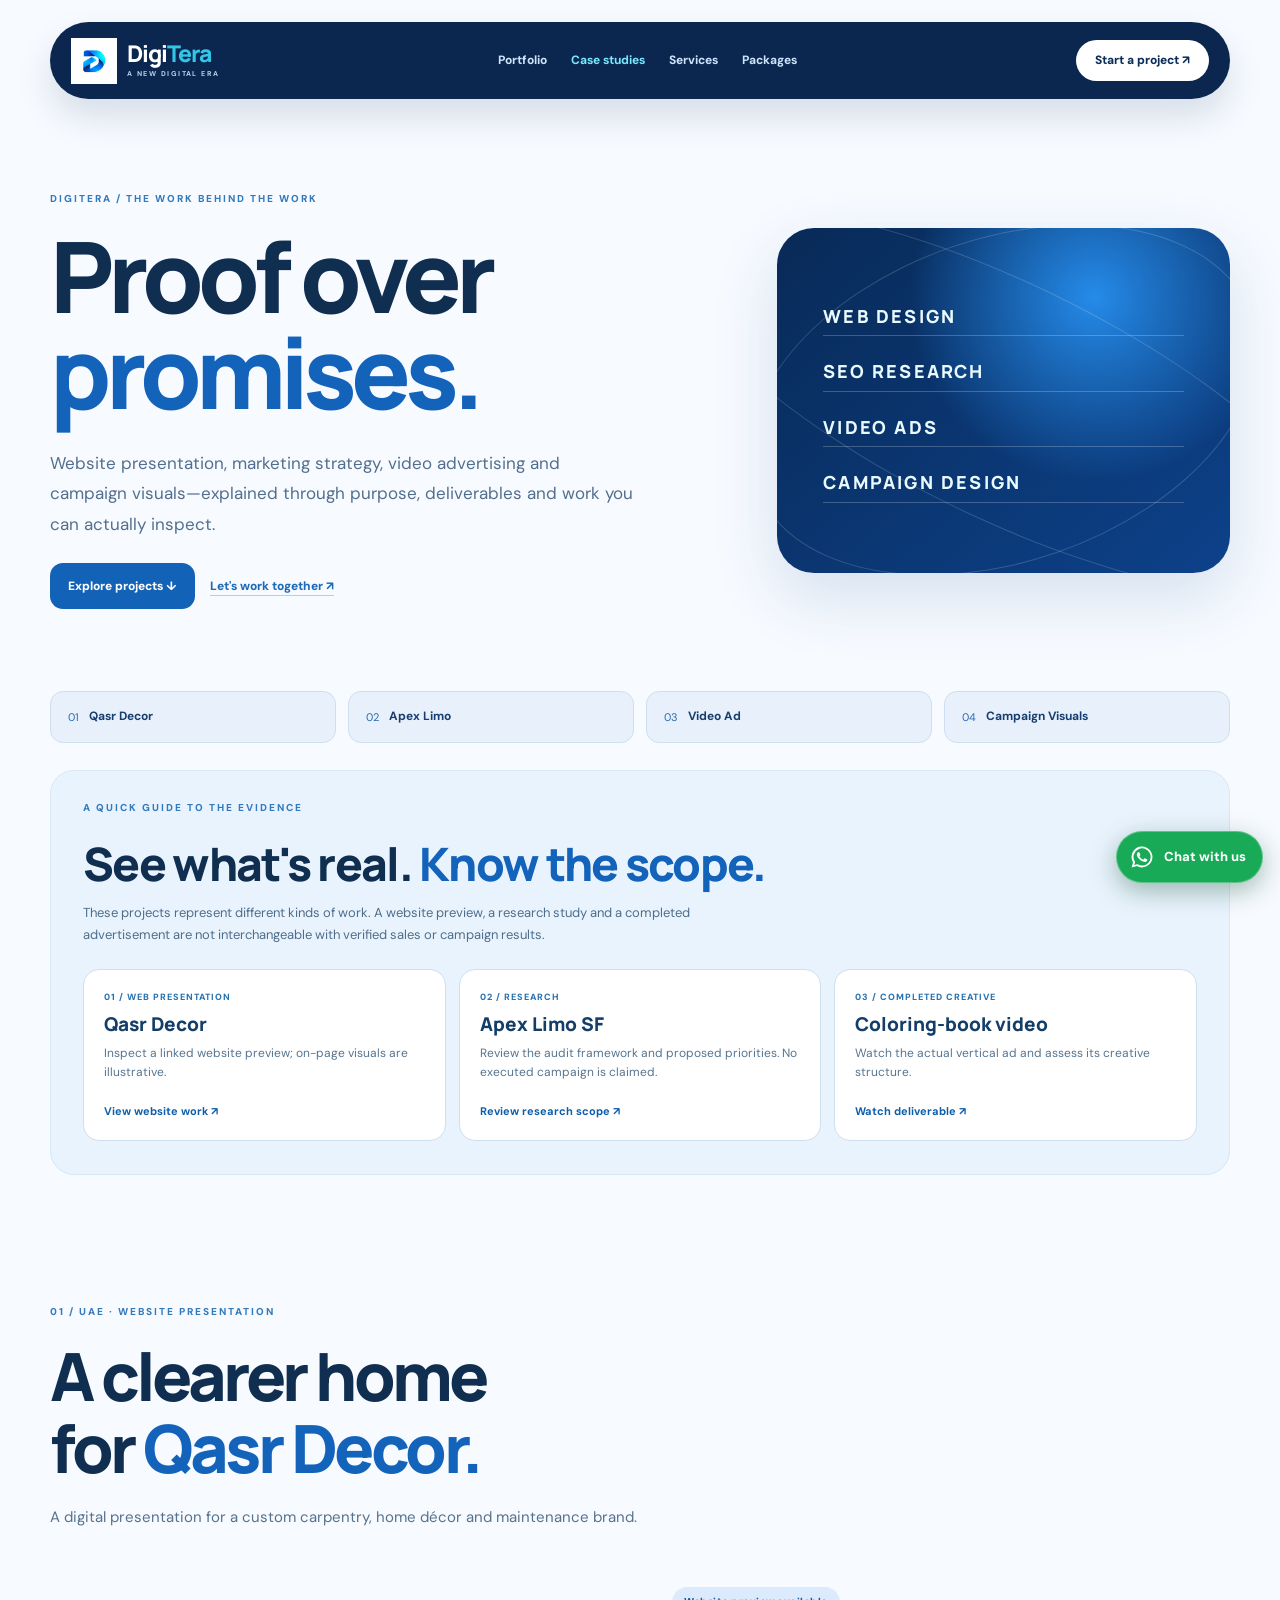
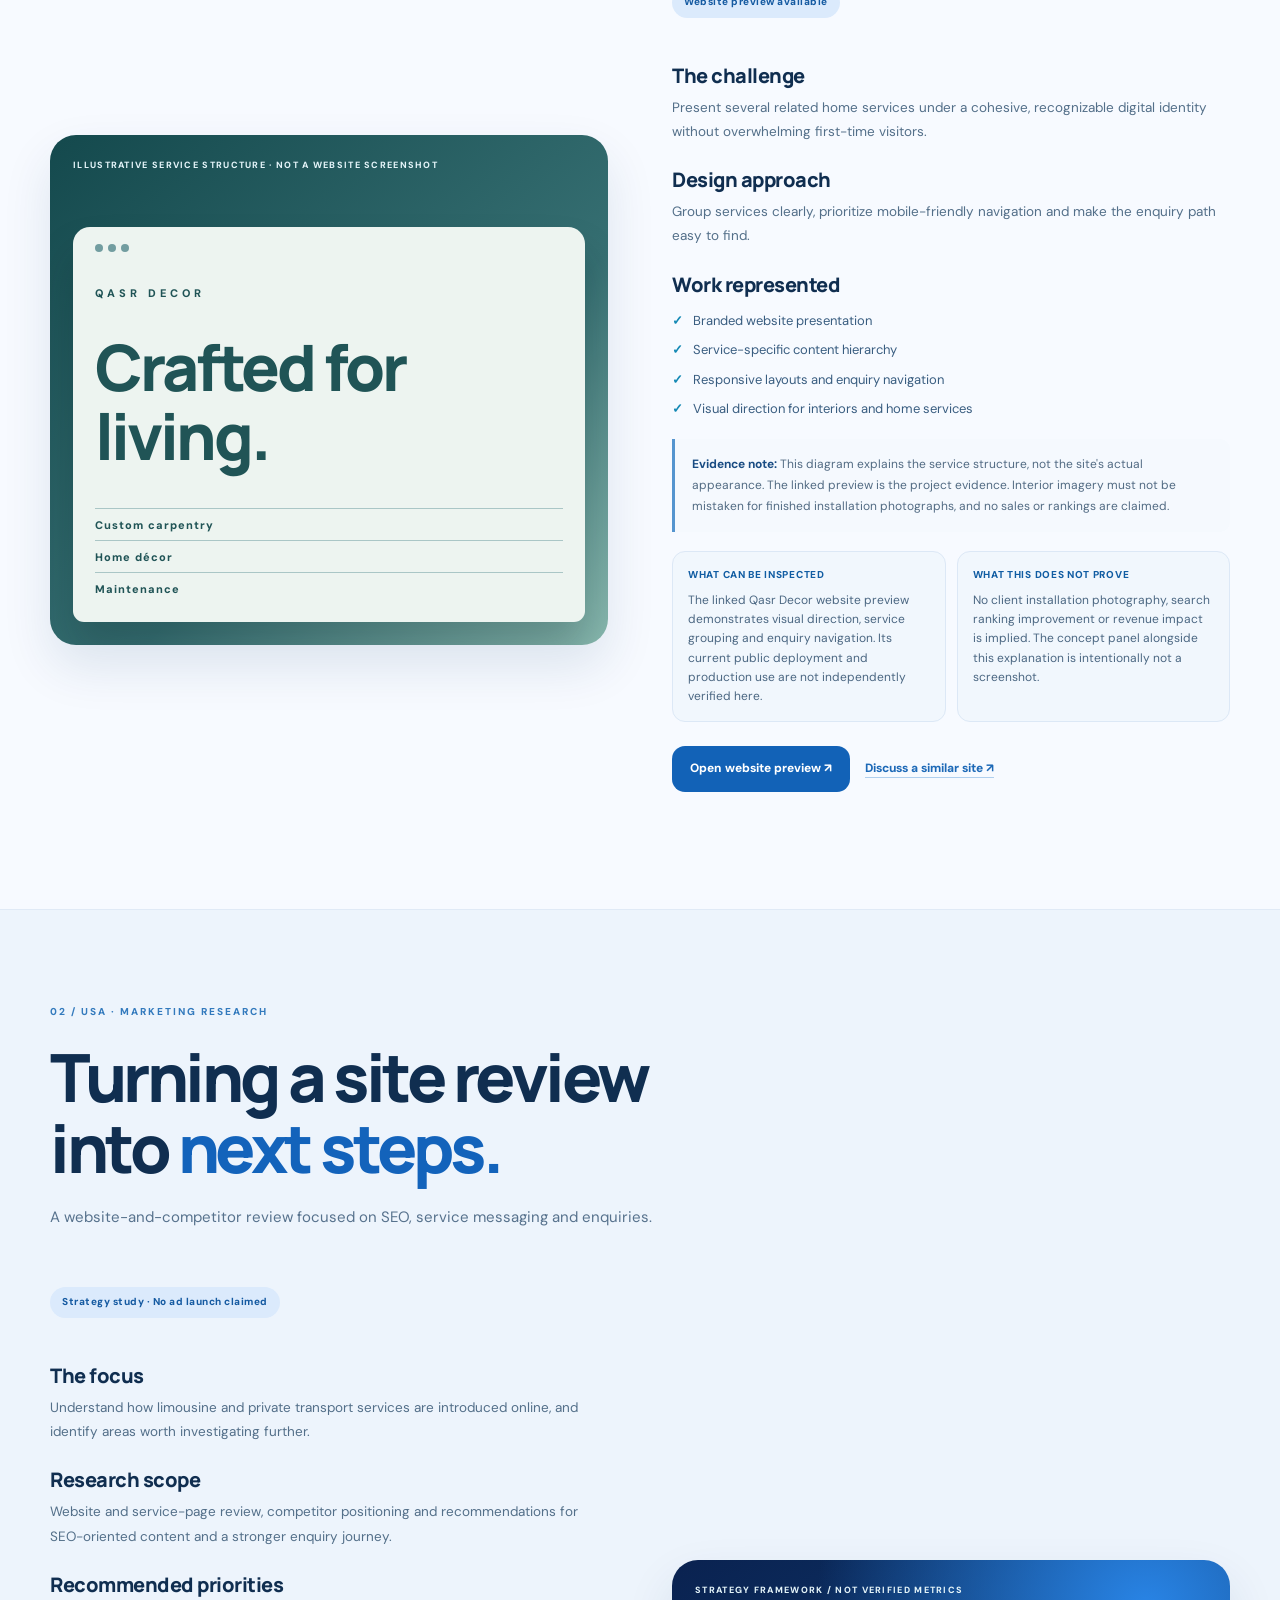
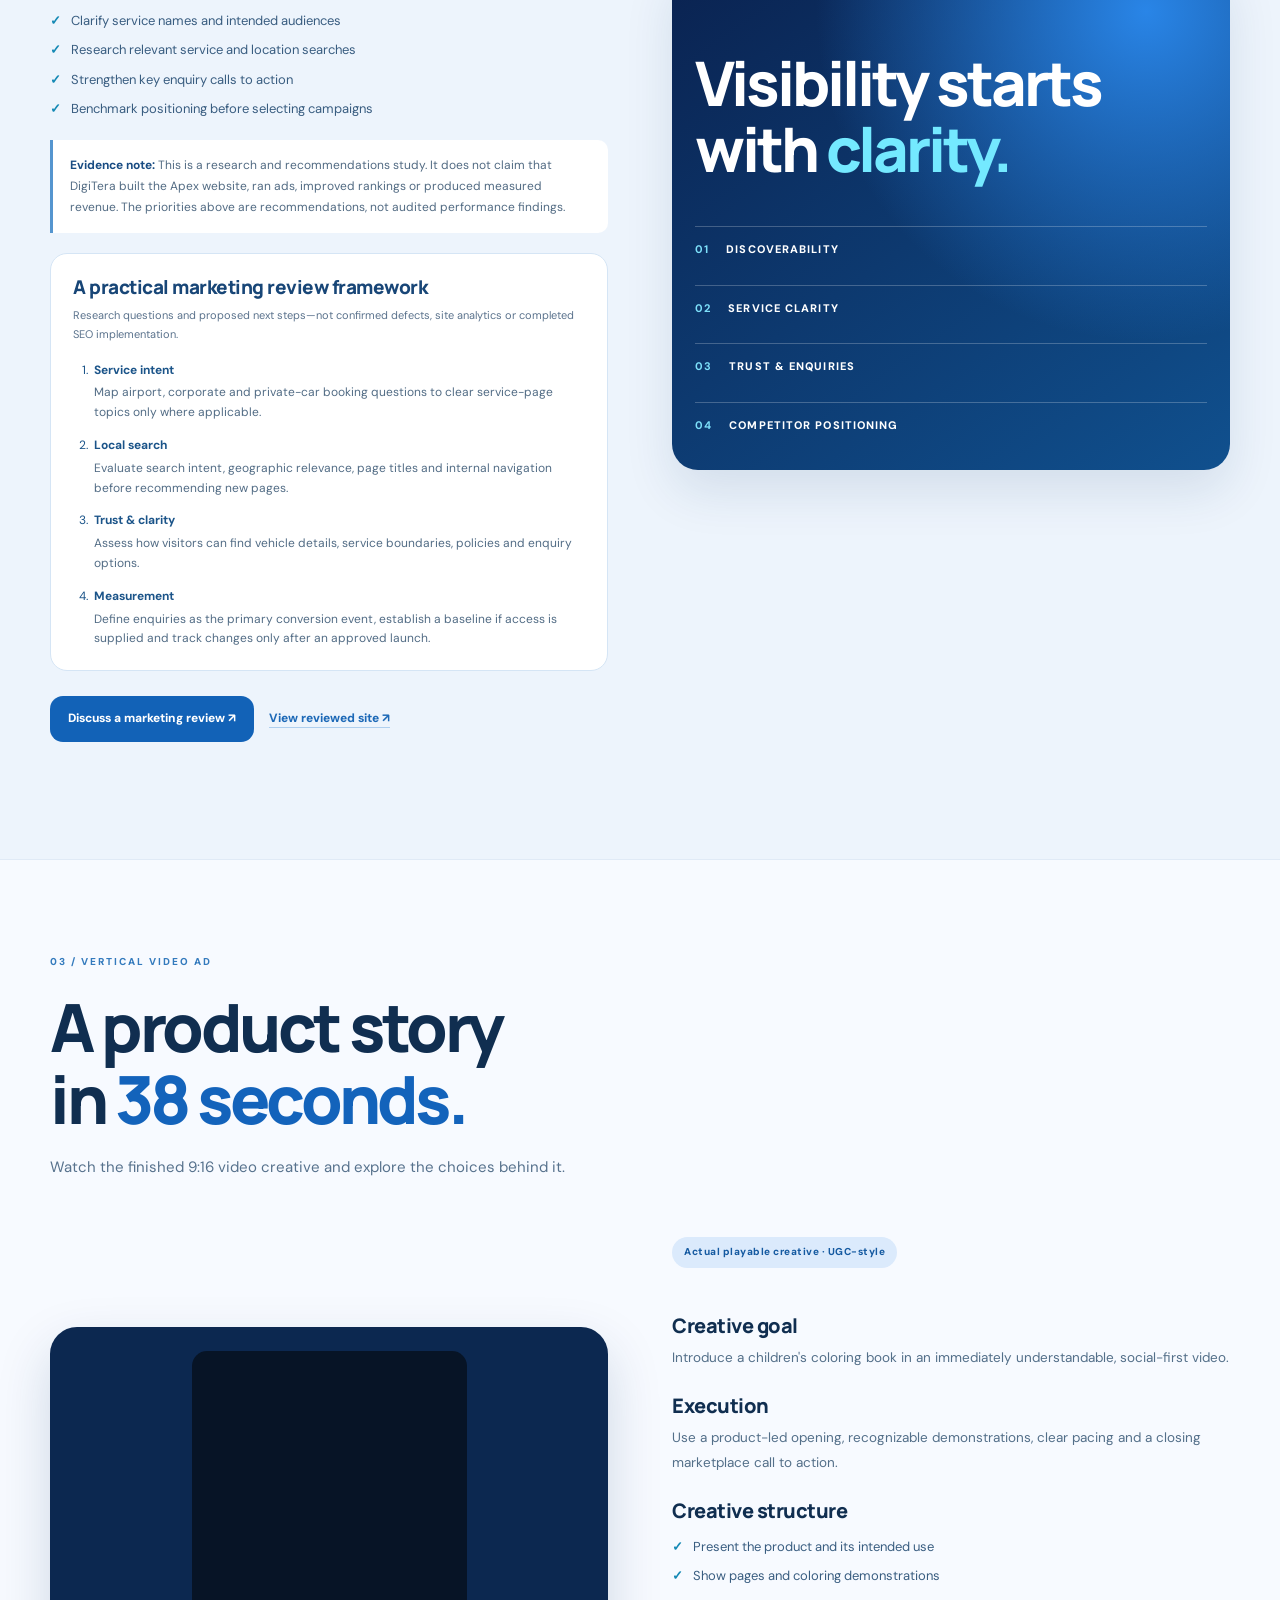
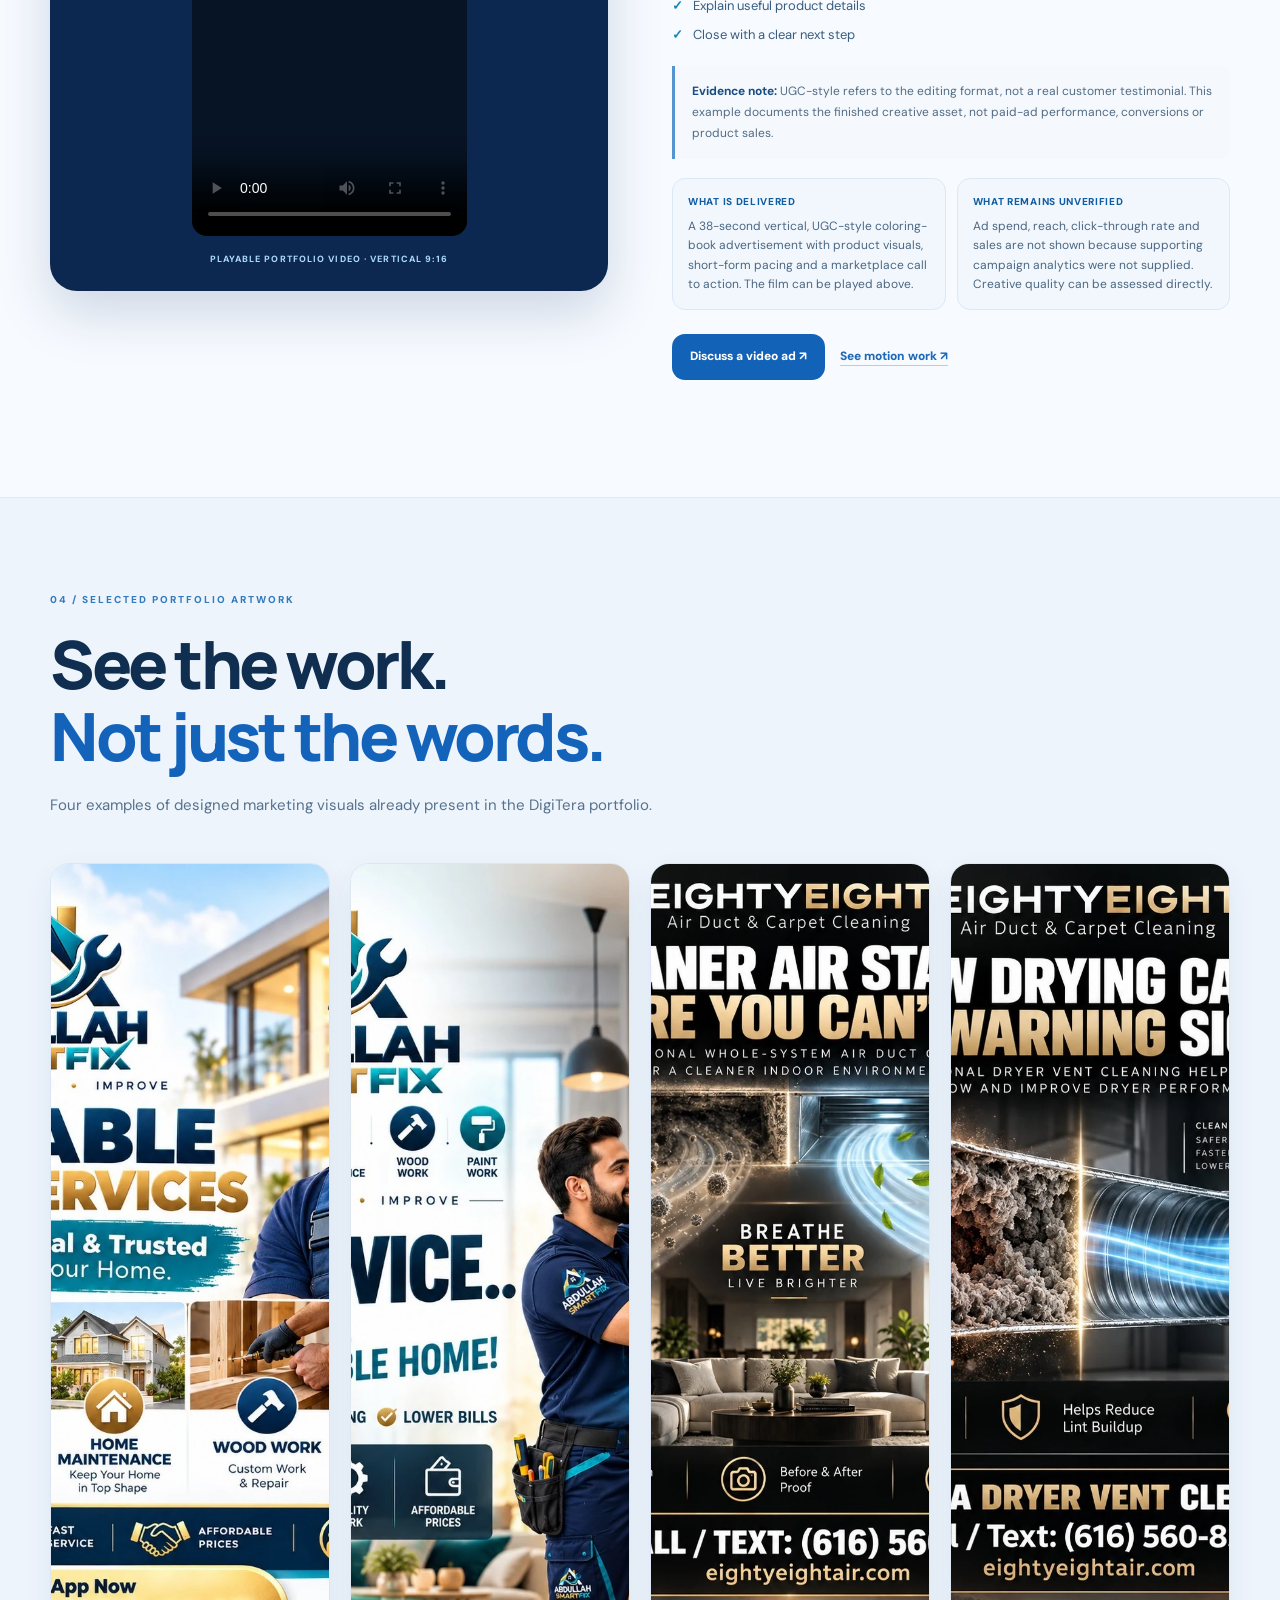
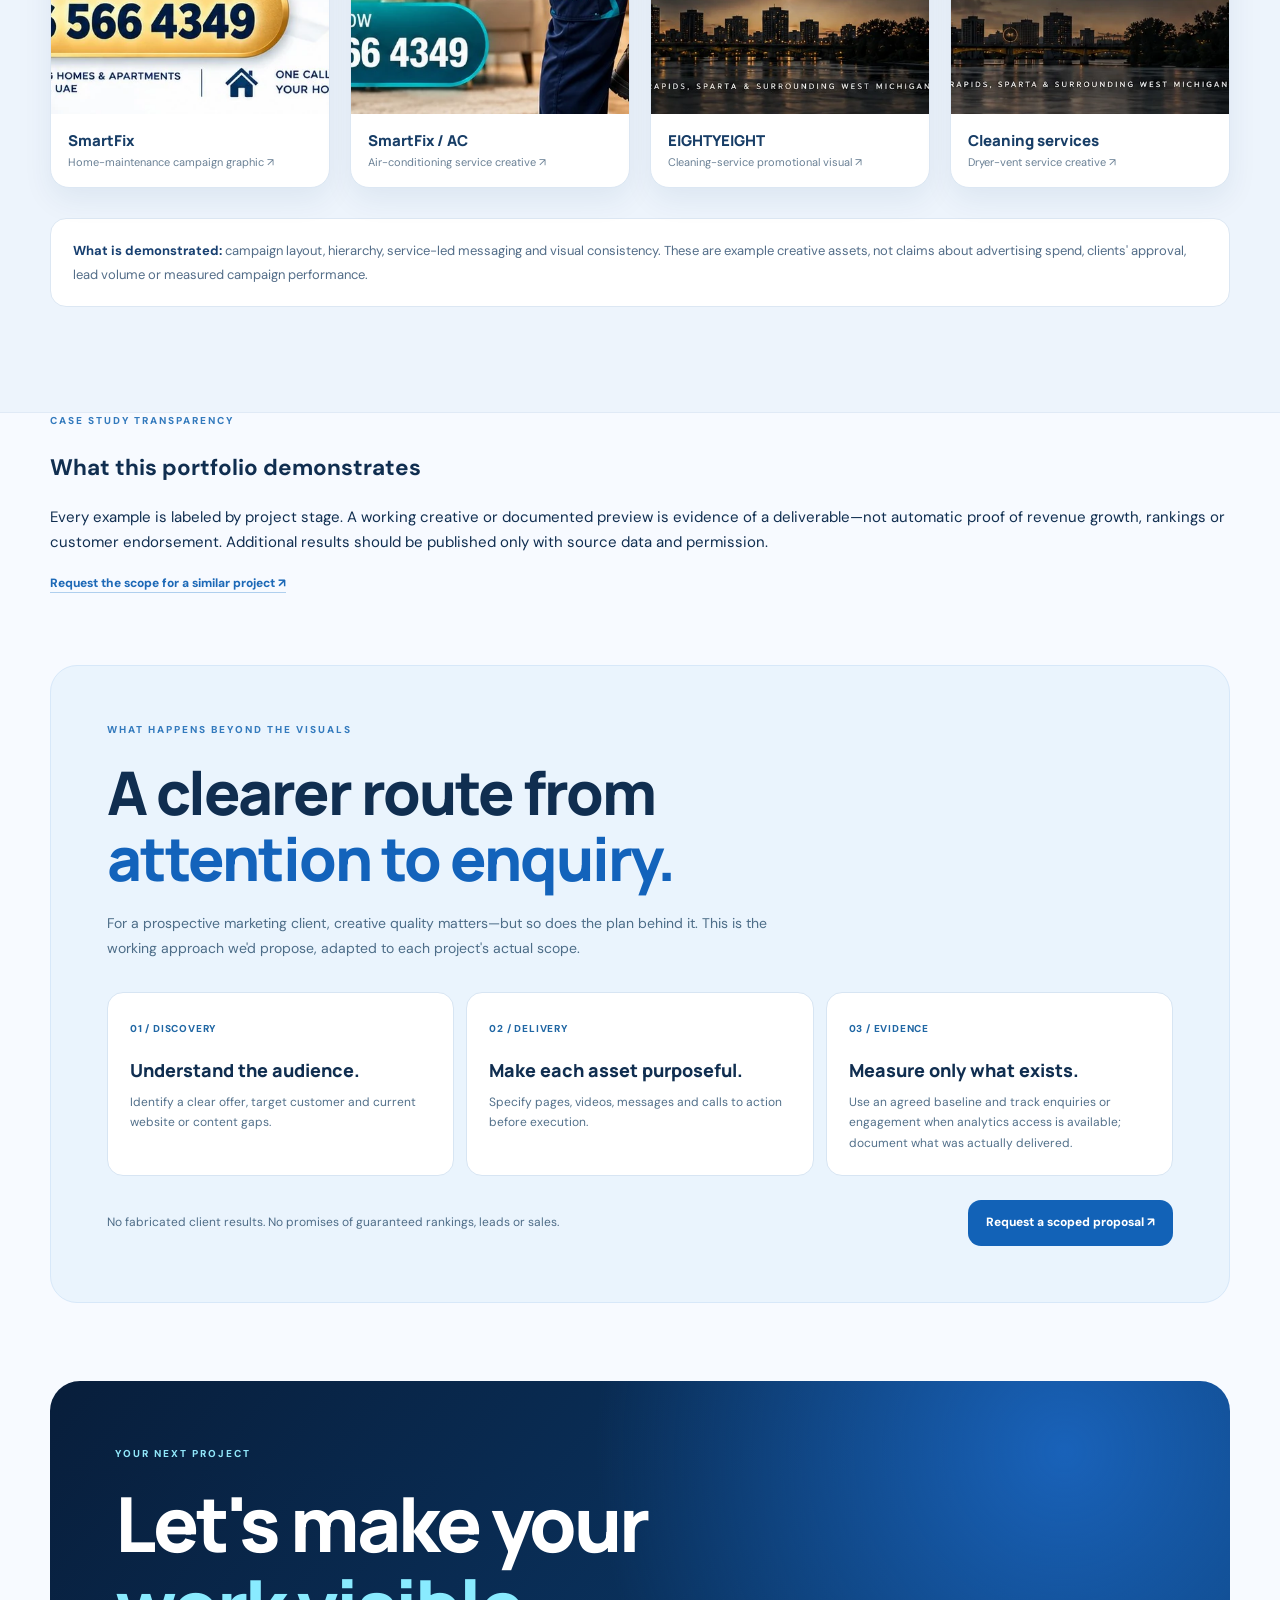
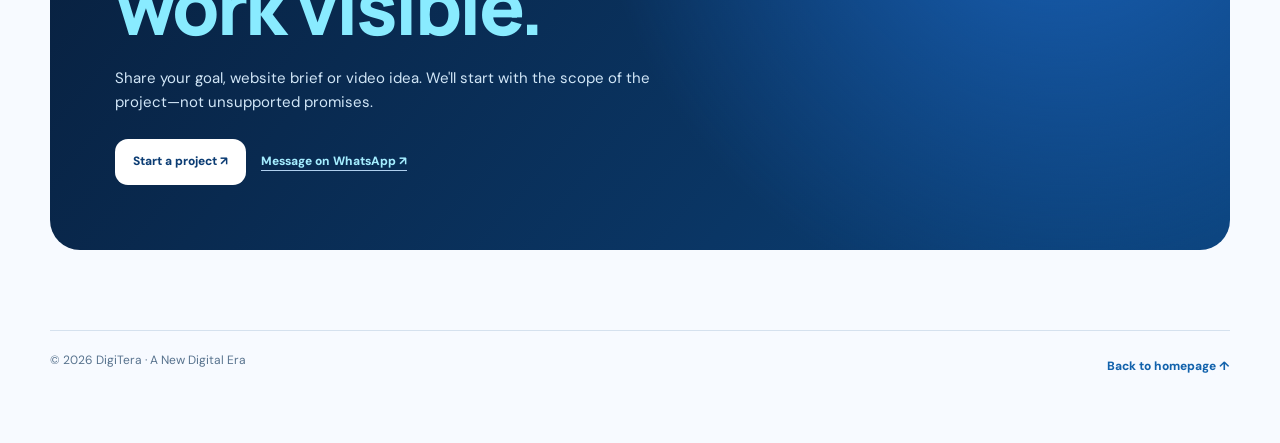
==== commit 1510d487: "Sharpen homepage credibility, client FAQs and SEO metadata" ====
--- a/case-studies.html
+++ b/case-studies.html
@@ -1,4 +1,4 @@
-<!doctype html><html lang="en"><head><meta charset="utf-8"><meta name="viewport" content="width=device-width, initial-scale=1"><meta name="theme-color" content="#071b37"><meta name="description" content="DigiTera case studies: website presentation, SEO research, a playable video advertisement and real campaign visuals, with clear project scope and no invented performance claims."><title>Case Studies & Project Stories | DigiTera</title><link rel="icon" href="assets/digitera-logo.webp" type="image/webp"><link rel="preconnect" href="https://fonts.googleapis.com"><link rel="preconnect" href="https://fonts.gstatic.com" crossorigin><link href="https://fonts.googleapis.com/css2?family=DM+Sans:wght@400;500;600;700;800&family=Manrope:wght@500;600;700;800&display=swap" rel="stylesheet"><link rel="stylesheet" href="case-studies.css"></head><body>
+<!doctype html><html lang="en"><head><meta charset="utf-8"><meta name="viewport" content="width=device-width, initial-scale=1"><meta name="theme-color" content="#071b37"><meta name="description" content="Review DigiTera’s Qasr website preview, Apex marketing research, playable video ad and real campaign graphics, with clearly labeled scope and evidence."><title>Creative &amp; Marketing Case Studies | DigiTera</title><meta property="og:title" content="DigiTera | Project Case Studies"><meta property="og:description" content="Website previews, research and completed creative work with honest evidence labels."><meta property="og:type" content="website"><meta name="twitter:card" content="summary"><link rel="icon" href="assets/digitera-logo.webp" type="image/webp"><link rel="preconnect" href="https://fonts.googleapis.com"><link rel="preconnect" href="https://fonts.gstatic.com" crossorigin><link href="https://fonts.googleapis.com/css2?family=DM+Sans:wght@400;500;600;700;800&family=Manrope:wght@500;600;700;800&display=swap" rel="stylesheet"><link rel="stylesheet" href="case-studies.css"></head><body>
 <a class="skip" href="#main">Skip to content</a>
 <header class="topbar container"><a class="brand" href="index.html#home" aria-label="DigiTera home"><img src="assets/digitera-logo.webp" alt="" width="44" height="44"><strong>Digi<span>Tera</span><small>A NEW DIGITAL ERA</small></strong></a><nav aria-label="Site navigation"><a href="index.html#work">Portfolio</a><a aria-current="page" href="#main">Case studies</a><a href="index.html#services">Services</a><a href="index.html#packages">Packages</a></nav><a href="index.html#contact" class="top-cta">Start a project ↗</a></header>
 <main id="main"><section class="hero container"><div><p class="eyebrow">DIGITERA / THE WORK BEHIND THE WORK</p><h1>Proof over<br><em>promises.</em></h1><p>Website presentation, marketing strategy, video advertising and campaign visuals—explained through purpose, deliverables and work you can actually inspect.</p><div class="case-links"><a href="#qasr" class="btn">Explore projects ↓</a><a href="index.html#contact" class="inline-link">Let's work together ↗</a></div></div><div class="hero-art" aria-label="Web presentation, SEO research, video advertising and campaign visuals"><b>WEB DESIGN</b><b>SEO RESEARCH</b><b>VIDEO ADS</b><b>CAMPAIGN DESIGN</b></div></section>
@@ -6,15 +6,15 @@
 <section class="evidence-index container" aria-labelledby="evidence-title"><div class="evidence-intro"><p class="eyebrow">A QUICK GUIDE TO THE EVIDENCE</p><h2 id="evidence-title">See what's real. <em>Know the scope.</em></h2><p>These projects represent different kinds of work. A website preview, a research study and a completed advertisement are not interchangeable with verified sales or campaign results.</p></div><div class="evidence-grid"><a href="#qasr"><span>01 / WEB PRESENTATION</span><strong>Qasr Decor</strong><small>Inspect a linked website preview; on-page visuals are illustrative.</small><b>View website work ↗</b></a><a href="#apex"><span>02 / RESEARCH</span><strong>Apex Limo SF</strong><small>Review the audit framework and proposed priorities. No executed campaign is claimed.</small><b>Review research scope ↗</b></a><a href="#ugc"><span>03 / COMPLETED CREATIVE</span><strong>Coloring-book video</strong><small>Watch the actual vertical ad and assess its creative structure.</small><b>Watch deliverable ↗</b></a></div></section>
 <section class="case container" id="qasr" aria-labelledby="qasr-title"><div class="case-head"><p class="eyebrow">01 / UAE · WEBSITE PRESENTATION</p><h2><span id="qasr-title">A clearer home</span><br>for <em>Qasr Decor.</em></h2><p>A digital presentation for a custom carpentry, home décor and maintenance brand.</p></div>
 <div class="case-layout"><div class="concept-visual"><p class="visual-caption">ILLUSTRATIVE SERVICE STRUCTURE · NOT A WEBSITE SCREENSHOT</p><div class="fake-browser"><div class="browser-dots"><i></i><i></i><i></i></div><small>QASR DECOR</small><strong>Crafted for<br>living.</strong><span>Custom carpentry</span><span>Home décor</span><span>Maintenance</span></div></div>
-<div class="case-copy"><span class="badge">Website preview available</span><h3>The challenge</h3><p>Present several related home services under a cohesive, recognizable digital identity without overwhelming first-time visitors.</p><h3>Design approach</h3><p>Group services clearly, prioritize mobile-friendly navigation and make the enquiry path easy to find.</p><h3>Work represented</h3><ul class="work-list"><li>Branded website presentation</li><li>Service-specific content hierarchy</li><li>Responsive layouts and enquiry navigation</li><li>Visual direction for interiors and home services</li></ul><p class="evidence"><strong>Evidence note:</strong> This diagram explains the service structure, not the site's actual appearance. The linked preview is the project evidence. Interior imagery must not be mistaken for finished installation photographs, and no sales or rankings are claimed.</p><div class="case-answers"><div><span>What can be inspected</span><p>The linked Qasr Decor website preview demonstrates visual direction, service grouping and enquiry navigation. Its current public deployment and production use are not independently verified here.</p></div><div><span>What this does not prove</span><p>No client installation photography, search ranking improvement or revenue impact is implied. The concept panel alongside this explanation is intentionally not a screenshot.</p></div></div><div class="case-links"><a class="btn" href="https://qasr-carpentry-studio.intsamsahil4.chatgpt.site" target="_blank" rel="noopener noreferrer">Open website preview ↗</a><a class="inline-link" href="index.html#work">See project in portfolio ↗</a></div></div></div></section><section class="case case-alt" id="apex" aria-labelledby="apex-title"><div class="container"><div class="case-head"><p class="eyebrow">02 / USA · MARKETING RESEARCH</p><h2><span id='apex-title'>Turning a site review</span><br>into <em>next steps.</em></h2><p>A website-and-competitor review focused on SEO, service messaging and enquiries.</p></div>
+<div class="case-copy"><span class="badge">Website preview available</span><h3>The challenge</h3><p>Present several related home services under a cohesive, recognizable digital identity without overwhelming first-time visitors.</p><h3>Design approach</h3><p>Group services clearly, prioritize mobile-friendly navigation and make the enquiry path easy to find.</p><h3>Work represented</h3><ul class="work-list"><li>Branded website presentation</li><li>Service-specific content hierarchy</li><li>Responsive layouts and enquiry navigation</li><li>Visual direction for interiors and home services</li></ul><p class="evidence"><strong>Evidence note:</strong> This diagram explains the service structure, not the site's actual appearance. The linked preview is the project evidence. Interior imagery must not be mistaken for finished installation photographs, and no sales or rankings are claimed.</p><div class="case-answers"><div><span>What can be inspected</span><p>The linked Qasr Decor website preview demonstrates visual direction, service grouping and enquiry navigation. Its current public deployment and production use are not independently verified here.</p></div><div><span>What this does not prove</span><p>No client installation photography, search ranking improvement or revenue impact is implied. The concept panel alongside this explanation is intentionally not a screenshot.</p></div></div><div class="case-links"><a class="btn" href="https://qasr-carpentry-studio.intsamsahil4.chatgpt.site" target="_blank" rel="noopener noreferrer">Open website preview ↗</a><a class="inline-link" href="index.html?project=qasrdecor#contact">Discuss a similar site ↗</a></div></div></div></section><section class="case case-alt" id="apex" aria-labelledby="apex-title"><div class="container"><div class="case-head"><p class="eyebrow">02 / USA · MARKETING RESEARCH</p><h2><span id='apex-title'>Turning a site review</span><br>into <em>next steps.</em></h2><p>A website-and-competitor review focused on SEO, service messaging and enquiries.</p></div>
 <div class="case-layout reversed"><div class="audit-visual"><p class="visual-caption">STRATEGY FRAMEWORK / NOT VERIFIED METRICS</p><h3>Visibility starts<br>with <em>clarity.</em></h3><div class="audit-step"><b>01</b><span>DISCOVERABILITY</span></div><div class="audit-step"><b>02</b><span>SERVICE CLARITY</span></div><div class="audit-step"><b>03</b><span>TRUST & ENQUIRIES</span></div><div class="audit-step"><b>04</b><span>COMPETITOR POSITIONING</span></div></div>
-<div class="case-copy"><span class="badge">Strategy study · No ad launch claimed</span><h3>The focus</h3><p>Understand how limousine and private transport services are introduced online, and identify areas worth investigating further.</p><h3>Research scope</h3><p>Website and service-page review, competitor positioning and recommendations for SEO-oriented content and a stronger enquiry journey.</p><h3>Recommended priorities</h3><ul class="work-list"><li>Clarify service names and intended audiences</li><li>Research relevant service and location searches</li><li>Strengthen key enquiry calls to action</li><li>Benchmark positioning before selecting campaigns</li></ul><p class="evidence"><strong>Evidence note:</strong> This is a research and recommendations study. It does not claim that DigiTera built the Apex website, ran ads, improved rankings or produced measured revenue. The priorities above are recommendations, not audited performance findings.</p><div class="audit-checklist" aria-labelledby="audit-title"><h3 id="audit-title">A practical marketing review framework</h3><p class="audit-disclaimer">Research questions and proposed next steps—not confirmed defects, site analytics or completed SEO implementation.</p><ol><li><strong>Service intent</strong><span>Map airport, corporate and private-car booking questions to clear service-page topics only where applicable.</span></li><li><strong>Local search</strong><span>Evaluate search intent, geographic relevance, page titles and internal navigation before recommending new pages.</span></li><li><strong>Trust &amp; clarity</strong><span>Assess how visitors can find vehicle details, service boundaries, policies and enquiry options.</span></li><li><strong>Measurement</strong><span>Define enquiries as the primary conversion event, establish a baseline if access is supplied and track changes only after an approved launch.</span></li></ol></div><div class="case-links"><a class="btn" href="index.html#contact">Discuss a marketing review ↗</a><a class="inline-link" href="https://www.apexlimosf.com" target="_blank" rel="noopener noreferrer">View reviewed site ↗</a></div></div></div></div></section><section class="case container" id="ugc" aria-labelledby="ugc-title"><div class="case-head"><p class="eyebrow">03 / VERTICAL VIDEO AD</p><h2><span id='ugc-title'>A product story</span><br>in <em>38 seconds.</em></h2><p>Watch the finished 9:16 video creative and explore the choices behind it.</p></div>
+<div class="case-copy"><span class="badge">Strategy study · No ad launch claimed</span><h3>The focus</h3><p>Understand how limousine and private transport services are introduced online, and identify areas worth investigating further.</p><h3>Research scope</h3><p>Website and service-page review, competitor positioning and recommendations for SEO-oriented content and a stronger enquiry journey.</p><h3>Recommended priorities</h3><ul class="work-list"><li>Clarify service names and intended audiences</li><li>Research relevant service and location searches</li><li>Strengthen key enquiry calls to action</li><li>Benchmark positioning before selecting campaigns</li></ul><p class="evidence"><strong>Evidence note:</strong> This is a research and recommendations study. It does not claim that DigiTera built the Apex website, ran ads, improved rankings or produced measured revenue. The priorities above are recommendations, not audited performance findings.</p><div class="audit-checklist" aria-labelledby="audit-title"><h3 id="audit-title">A practical marketing review framework</h3><p class="audit-disclaimer">Research questions and proposed next steps—not confirmed defects, site analytics or completed SEO implementation.</p><ol><li><strong>Service intent</strong><span>Map airport, corporate and private-car booking questions to clear service-page topics only where applicable.</span></li><li><strong>Local search</strong><span>Evaluate search intent, geographic relevance, page titles and internal navigation before recommending new pages.</span></li><li><strong>Trust &amp; clarity</strong><span>Assess how visitors can find vehicle details, service boundaries, policies and enquiry options.</span></li><li><strong>Measurement</strong><span>Define enquiries as the primary conversion event, establish a baseline if access is supplied and track changes only after an approved launch.</span></li></ol></div><div class="case-links"><a class="btn" href="index.html?project=apex-limo#contact">Discuss a marketing review ↗</a><a class="inline-link" href="https://www.apexlimosf.com" target="_blank" rel="noopener noreferrer">View reviewed site ↗</a></div></div></div></div></section><section class="case container" id="ugc" aria-labelledby="ugc-title"><div class="case-head"><p class="eyebrow">03 / VERTICAL VIDEO AD</p><h2><span id='ugc-title'>A product story</span><br>in <em>38 seconds.</em></h2><p>Watch the finished 9:16 video creative and explore the choices behind it.</p></div>
 <div class="case-layout"><div class="video-sample"><video controls playsinline preload="metadata" poster="https://d2ol7oe51mr4n9.cloudfront.net/user_3KGAZytFFncrg3eegwBqBr5PhzN/00d77171-e584-4837-a918-0cec927ec1ee.jpg" aria-label="Coloring book video advertisement, 38 seconds"><source src="https://d2ol7oe51mr4n9.cloudfront.net/user_3KGAZytFFncrg3eegwBqBr5PhzN/25b60dbd-ea0d-4d81-b77c-1ab211e654f2.mp4" type="video/mp4">Your browser cannot play this video.</video><span>PLAYABLE PORTFOLIO VIDEO · VERTICAL 9:16</span></div>
-<div class="case-copy"><span class="badge">Actual playable creative · UGC-style</span><h3>Creative goal</h3><p>Introduce a children's coloring book in an immediately understandable, social-first video.</p><h3>Execution</h3><p>Use a product-led opening, recognizable demonstrations, clear pacing and a closing marketplace call to action.</p><h3>Creative structure</h3><ul class="work-list"><li>Present the product and its intended use</li><li>Show pages and coloring demonstrations</li><li>Explain useful product details</li><li>Close with a clear next step</li></ul><p class="evidence"><strong>Evidence note:</strong> UGC-style refers to the editing format, not a real customer testimonial. This example documents the finished creative asset, not paid-ad performance, conversions or product sales.</p><div class="case-answers"><div><span>What is delivered</span><p>A 38-second vertical, UGC-style coloring-book advertisement with product visuals, short-form pacing and a marketplace call to action. The film can be played above.</p></div><div><span>What remains unverified</span><p>Ad spend, reach, click-through rate and sales are not shown because supporting campaign analytics were not supplied. Creative quality can be assessed directly.</p></div></div><div class="case-links"><a class="btn" href="index.html#contact">Discuss a video ad ↗</a><a class="inline-link" href="index.html#motion">See motion work ↗</a></div></div></div></section><section class="case case-alt" id="campaigns" aria-labelledby="campaigns-title"><div class="container"><div class="case-head"><p class="eyebrow">04 / SELECTED PORTFOLIO ARTWORK</p><h2><span id='campaigns-title'>See the work.</span><br><em>Not just the words.</em></h2><p>Four examples of designed marketing visuals already present in the DigiTera portfolio.</p></div>
+<div class="case-copy"><span class="badge">Actual playable creative · UGC-style</span><h3>Creative goal</h3><p>Introduce a children's coloring book in an immediately understandable, social-first video.</p><h3>Execution</h3><p>Use a product-led opening, recognizable demonstrations, clear pacing and a closing marketplace call to action.</p><h3>Creative structure</h3><ul class="work-list"><li>Present the product and its intended use</li><li>Show pages and coloring demonstrations</li><li>Explain useful product details</li><li>Close with a clear next step</li></ul><p class="evidence"><strong>Evidence note:</strong> UGC-style refers to the editing format, not a real customer testimonial. This example documents the finished creative asset, not paid-ad performance, conversions or product sales.</p><div class="case-answers"><div><span>What is delivered</span><p>A 38-second vertical, UGC-style coloring-book advertisement with product visuals, short-form pacing and a marketplace call to action. The film can be played above.</p></div><div><span>What remains unverified</span><p>Ad spend, reach, click-through rate and sales are not shown because supporting campaign analytics were not supplied. Creative quality can be assessed directly.</p></div></div><div class="case-links"><a class="btn" href="index.html?project=ugc-coloring#contact">Discuss a video ad ↗</a><a class="inline-link" href="index.html#motion">See motion work ↗</a></div></div></div></section><section class="case case-alt" id="campaigns" aria-labelledby="campaigns-title"><div class="container"><div class="case-head"><p class="eyebrow">04 / SELECTED PORTFOLIO ARTWORK</p><h2><span id='campaigns-title'>See the work.</span><br><em>Not just the words.</em></h2><p>Four examples of designed marketing visuals already present in the DigiTera portfolio.</p></div>
 <div class="asset-gallery"><a class="asset-tile" href="assets/smartfix.webp" target="_blank" rel="noopener noreferrer" aria-label="Open SmartFix artwork full size"><img src="assets/smartfix.webp" loading="lazy" alt="SmartFix promotional creative" width="720" height="850"><span><strong>SmartFix</strong><small>Home-maintenance campaign graphic ↗</small></span></a><a class="asset-tile" href="assets/smart-ac.webp" target="_blank" rel="noopener noreferrer" aria-label="Open SmartFix / AC artwork full size"><img src="assets/smart-ac.webp" loading="lazy" alt="SmartFix AC maintenance promotional artwork" width="720" height="850"><span><strong>SmartFix / AC</strong><small>Air-conditioning service creative ↗</small></span></a><a class="asset-tile" href="assets/clean-air.webp" target="_blank" rel="noopener noreferrer" aria-label="Open EIGHTYEIGHT artwork full size"><img src="assets/clean-air.webp" loading="lazy" alt="Air-duct cleaning promo artwork" width="720" height="850"><span><strong>EIGHTYEIGHT</strong><small>Cleaning-service promotional visual ↗</small></span></a><a class="asset-tile" href="assets/clean-dryer.webp" target="_blank" rel="noopener noreferrer" aria-label="Open Cleaning services artwork full size"><img src="assets/clean-dryer.webp" loading="lazy" alt="Dryer-vent cleaning advertising design" width="720" height="850"><span><strong>Cleaning services</strong><small>Dryer-vent service creative ↗</small></span></a></div>
 <p class="campaign-note"><strong>What is demonstrated:</strong> campaign layout, hierarchy, service-led messaging and visual consistency. These are example creative assets, not claims about advertising spend, clients' approval, lead volume or measured campaign performance.</p></div></section>
-<section class="strategy-bridge container" id="approach" aria-labelledby="strategy-title"><p class="eyebrow">WHAT HAPPENS BEYOND THE VISUALS</p><h2 id="strategy-title">A clearer route from <em>attention to enquiry.</em></h2><p class="strategy-lede">For a prospective marketing client, creative quality matters—but so does the plan behind it. This is the working approach we'd propose, adapted to each project's actual scope.</p><div class="strategy-grid"><article><span>01 / DISCOVERY</span><h3>Understand the audience.</h3><p>Identify a clear offer, target customer and current website or content gaps.</p></article><article><span>02 / DELIVERY</span><h3>Make each asset purposeful.</h3><p>Specify pages, videos, messages and calls to action before execution.</p></article><article><span>03 / EVIDENCE</span><h3>Measure only what exists.</h3><p>Use an agreed baseline and track enquiries or engagement when analytics access is available; document what was actually delivered.</p></article></div><div class="strategy-action"><p>No fabricated client results. No promises of guaranteed rankings, leads or sales.</p><a class="btn" href="index.html#contact">Request a scoped proposal ↗</a></div></section>
-<section class="end-cta container" aria-labelledby="last-title"><p class="eyebrow">YOUR NEXT PROJECT</p><h2 id="last-title">Let's make your<br><em>work visible.</em></h2><p>Share your goal, website brief or video idea. We'll start with the scope of the project—not unsupported promises.</p><div class="case-links"><a class="btn" href="index.html#contact">Start a project ↗</a><a class="inline-link" href="https://wa.me/923191520187?text=Hi%20DigiTera%21%20I%27d%20like%20to%20discuss%20a%20project." target="_blank" rel="noopener noreferrer">Message on WhatsApp ↗</a></div></section></main>
+<section class="project-evidence-note container" aria-labelledby="evidence-context-title"><p class="eyebrow">CASE STUDY TRANSPARENCY</p><h2 id="evidence-context-title">What this portfolio demonstrates</h2><p>Every example is labeled by project stage. A working creative or documented preview is evidence of a deliverable—not automatic proof of revenue growth, rankings or customer endorsement. Additional results should be published only with source data and permission.</p><a class="inline-link" href="index.html#contact">Request the scope for a similar project ↗</a></section><section class="strategy-bridge container" id="approach" aria-labelledby="strategy-title"><p class="eyebrow">WHAT HAPPENS BEYOND THE VISUALS</p><h2 id="strategy-title">A clearer route from <em>attention to enquiry.</em></h2><p class="strategy-lede">For a prospective marketing client, creative quality matters—but so does the plan behind it. This is the working approach we'd propose, adapted to each project's actual scope.</p><div class="strategy-grid"><article><span>01 / DISCOVERY</span><h3>Understand the audience.</h3><p>Identify a clear offer, target customer and current website or content gaps.</p></article><article><span>02 / DELIVERY</span><h3>Make each asset purposeful.</h3><p>Specify pages, videos, messages and calls to action before execution.</p></article><article><span>03 / EVIDENCE</span><h3>Measure only what exists.</h3><p>Use an agreed baseline and track enquiries or engagement when analytics access is available; document what was actually delivered.</p></article></div><div class="strategy-action"><p>No fabricated client results. No promises of guaranteed rankings, leads or sales.</p><a class="btn" href="index.html#contact">Request a scoped proposal ↗</a></div></section>
+<section class="end-cta container" aria-labelledby="last-title"><p class="eyebrow">YOUR NEXT PROJECT</p><h2 id="last-title">Let's make your<br><em>work visible.</em></h2><p>Share your goal, website brief or video idea. We'll start with the scope of the project—not unsupported promises.</p><div class="case-links"><a class="btn" href="index.html?project=general#contact">Start a project ↗</a><a class="inline-link" href="https://wa.me/923191520187?text=Hi%20DigiTera%21%20I%27d%20like%20to%20discuss%20a%20project." target="_blank" rel="noopener noreferrer">Message on WhatsApp ↗</a></div></section></main>
 <footer class="footer container"><p>© <span id="year">2026</span> DigiTera · A New Digital Era</p><a href="index.html">Back to homepage ↑</a></footer>
 <a class="wa-float" href="https://wa.me/923191520187?text=Hi%20DigiTera%21%20I%27d%20like%20to%20discuss%20a%20project." target="_blank" rel="noopener noreferrer" aria-label="Chat with us on WhatsApp"><svg viewBox="0 0 32 32" fill="currentColor" aria-hidden="true" focusable="false"><path d="M16.02 3.2A12.77 12.77 0 0 0 5.03 22.5L3.2 28.8l6.46-1.7A12.8 12.8 0 1 0 16.02 3.2Zm0 23.3a10.5 10.5 0 0 1-5.35-1.46l-.38-.22-3.82 1 1.02-3.72-.25-.38a10.55 10.55 0 1 1 8.78 4.78Zm5.77-7.9c-.31-.16-1.84-.91-2.13-1.01-.29-.11-.5-.16-.71.16-.21.32-.82 1.01-1 1.21-.19.21-.37.24-.68.08-.31-.16-1.32-.48-2.51-1.56-.92-.82-1.55-1.83-1.73-2.14-.18-.31-.02-.48.14-.63.14-.14.31-.37.47-.55.16-.18.21-.31.31-.52.11-.21.06-.4-.03-.56-.08-.16-.71-1.71-.98-2.34-.25-.61-.5-.52-.71-.53l-.6-.01c-.21 0-.56.08-.85.4-.29.32-1.11 1.09-1.11 2.65s1.14 3.06 1.29 3.27c.16.21 2.24 3.43 5.43 4.81.76.33 1.35.52 1.81.66.76.24 1.45.21 2 .13.61-.09 1.84-.75 2.1-1.48.26-.73.26-1.36.18-1.49-.08-.13-.29-.21-.6-.37Z"/></svg><span>Chat with us</span></a>
 <script>document.getElementById('year').textContent=new Date().getFullYear();</script></body></html>
